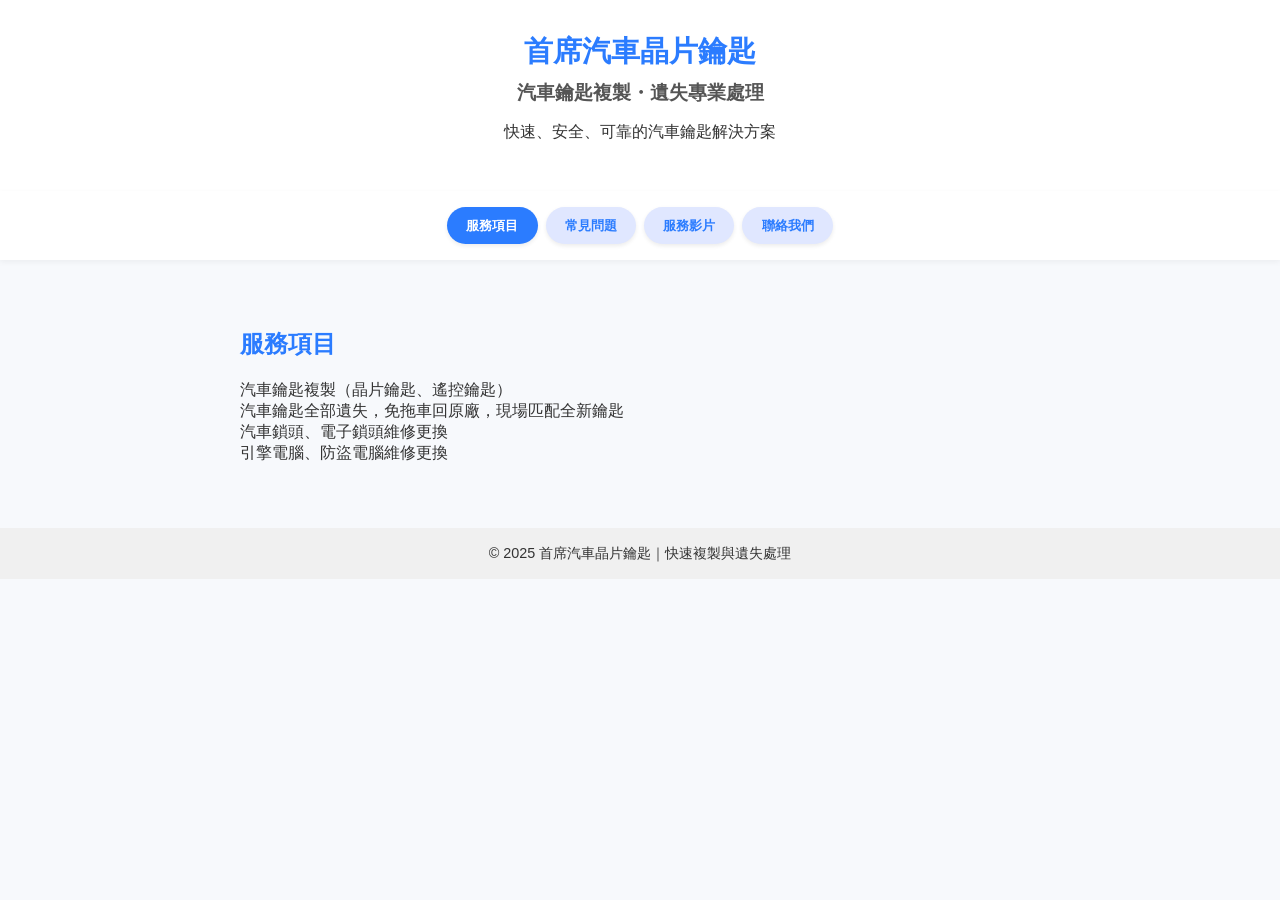
==== index.html @ a37dd5e8 "Update index.html" ====
<!DOCTYPE html>
<html lang="zh-Hant">
<head>
  <meta charset="UTF-8" />
  <meta name="viewport" content="width=device-width, initial-scale=1.0" />
  <title>首席汽車晶片鑰匙｜汽車鑰匙服務｜快速複製與遺失處理</title>
  <meta name="description" content="桃園汽車晶片鑰匙服務，專業快速製作遺失鑰匙、拷貝車鑰匙，支援國產與進口車款。">
  <meta name="keywords" content="桃園 車鑰匙, 晶片鑰匙, 車鑰匙遺失, 複製車鑰匙, 鎖匠, 車鑰匙維修, 汽車鑰匙服務">
  <meta name="robots" content="index, follow">
  <style>
    body {
      font-family: Arial, sans-serif;
      background-color: #f7f9fc;
      color: #333;
      margin: 0;
      padding: 0;
    }
    header {
      background-color: #ffffff;
      padding: 2rem 1rem;
      text-align: center;
      box-shadow: 0 2px 6px rgba(0,0,0,0.1);
    }
    header h1 {
      margin: 0;
      color: #2b7cff;
      font-size: 1.8rem;
    }
    header h2 {
      margin: 0.5rem 0 0;
      font-size: 1.2rem;
      color: #555;
    }
    nav {
      display: flex;
      justify-content: center;
      flex-wrap: wrap;
      gap: 0.5rem;
      background-color: #ffffff;
      padding: 1rem;
      box-shadow: 0 2px 6px rgba(0, 0, 0, 0.05);
      margin-bottom: 1rem;
    }
    nav button {
      padding: 0.6rem 1.2rem;
      border: none;
      border-radius: 999px;
      background-color: #e0e7ff;
      color: #2b7cff;
      font-weight: bold;
      cursor: pointer;
      transition: all 0.2s ease-in-out;
      box-shadow: 0 2px 4px rgba(0, 0, 0, 0.08);
    }
    nav button:hover {
      background-color: #c7d2fe;
      transform: translateY(-2px);
    }
    nav button.active-tab {
      background-color: #2b7cff;
      color: white;
    }
    .section {
      display: none;
      padding: 2rem 1rem;
      max-width: 800px;
      margin: auto;
      animation: fadeIn 0.3s ease-in;
    }
    .section.active {
      display: block;
    }
    @keyframes fadeIn {
      from { opacity: 0; }
      to { opacity: 1; }
    }
    .section h2 {
      color: #2b7cff;
    }
    .contact {
      background-color: #eaf0ff;
      padding: 1rem;
      border-radius: 10px;
      margin-top: 1rem;
    }
    .faq {
      background-color: #fff;
      padding: 1rem;
      border-radius: 10px;
      box-shadow: 0 1px 4px rgba(0,0,0,0.05);
      margin-top: 1rem;
    }
    .faq p {
      margin: 0.5rem 0;
    }
    .faq p.q {
      font-weight: bold;
      color: #2b7cff;
    }
    a {
      color: #2b7cff;
      text-decoration: none;
    }
    a:hover {
      text-decoration: underline;
    }
    footer {
      text-align: center;
      padding: 1rem;
      font-size: 0.9rem;
      background-color: #f0f0f0;
      margin-top: 2rem;
    }
    .video-wrapper {
      display: flex;
      flex-direction: column;
      gap: 2rem;
    }
    .video-wrapper video {
      width: 100%;
      max-width: 720px;
      border-radius: 10px;
      box-shadow: 0 2px 10px rgba(0,0,0,0.1);
      margin: 0 auto;
    }
  </style>
  <script>
    function showSection(id) {
      document.querySelectorAll('.section').forEach(section => {
        section.classList.remove('active');
      });
      const target = document.getElementById(id);
      if (target) target.classList.add('active');

      document.querySelectorAll('nav button').forEach(btn => {
        btn.classList.remove('active-tab');
      });
      const clickedButton = document.querySelector(`nav button[onclick="showSection('${id}')"]`);
      if (clickedButton) clickedButton.classList.add('active-tab');
    }

    document.addEventListener("DOMContentLoaded", () => {
      showSection('services');
    });
  </script>
</head>
<body>
  <header>
    <h1>首席汽車晶片鑰匙</h1>
    <h2>汽車鑰匙複製・遺失專業處理</h2>
    <p>快速、安全、可靠的汽車鑰匙解決方案</p>
  </header>

  <nav>
    <button onclick="showSection('services')">服務項目</button>
    <button onclick="showSection('faq')">常見問題</button>
    <button onclick="showSection('video')">服務影片</button>
    <button onclick="showSection('contact')">聯絡我們</button>
  </nav>

  <section class="section" id="services">
    <h2>服務項目</h2>
    <div class="service-list">
      <div class="service-item">汽車鑰匙複製（晶片鑰匙、遙控鑰匙）</div>
      <div class="service-item">汽車鑰匙全部遺失，免拖車回原廠，現場匹配全新鑰匙</div>
      <div class="service-item">汽車鎖頭、電子鎖頭維修更換</div>
      <div class="service-item">引擎電腦、防盜電腦維修更換</div>
  </section>

  <section class="section" id="faq">
    <h2>常見問題</h2>
    <div class="faq">
      <p class="q">Q：需要多久完成拷貝鑰匙？</p>
      <p>A：一般車款大約 20–60 分鐘。</p>
      <p class="q">Q：進口車跟國產車都能製作嗎？</p>
      <p>A：市面上大部分車款都能製作。</p>
      <p class="q">Q：車子需要開來嗎？</p>
      <p>A：我們在設定完鑰匙後都會進行測試及校正，所以需您將愛車開來現場。</p>
      <p class="q">Q：需要預約時間嗎？</p>
      <p>A：是的，因為我們會外出工作，怕您白跑一趟。</p>
    </div>
  </section>

  <section class="section" id="video">
    <h2>服務介紹影片</h2>
    <div class="video-wrapper">
      <video controls autoplay muted loop>
        <source src="video/demo_2.mp4" type="video/mp4">
        您的瀏覽器不支援影片播放。
      </video>
      <video controls autoplay muted loop>
        <source src="video/demo_1.mp4" type="video/mp4">
        您的瀏覽器不支援影片播放。
      </video>
    </div>
  </section>

  <section class="section" id="contact">
    <h2>聯絡我們</h2>
    <div class="contact">
      <p>📞 電話：<a href="tel:0968659699">0968-659-699</a></p>
      <p>💬 LINE：<a href="https://line.me/ti/p/Nu9ENJ66Ew" target="_blank">加入好友</a></p>
      <p>📘 Facebook：<a href="https://www.facebook.com/profile.php?id=100082977680692&locale=zh_TW" target="_blank">粉絲專頁</a></p>
      <p>📍 地址：<a href="https://www.google.com.tw/maps/place/333桃園市龜山區新興一街206號/@25.0518932,121.3539899,17z" target="_blank">桃園市龜山區新興一街 206 號</a></p>
    </div>
  </section>

  <footer>
    &copy; 2025 首席汽車晶片鑰匙｜快速複製與遺失處理
  </footer>
</body>
</html>
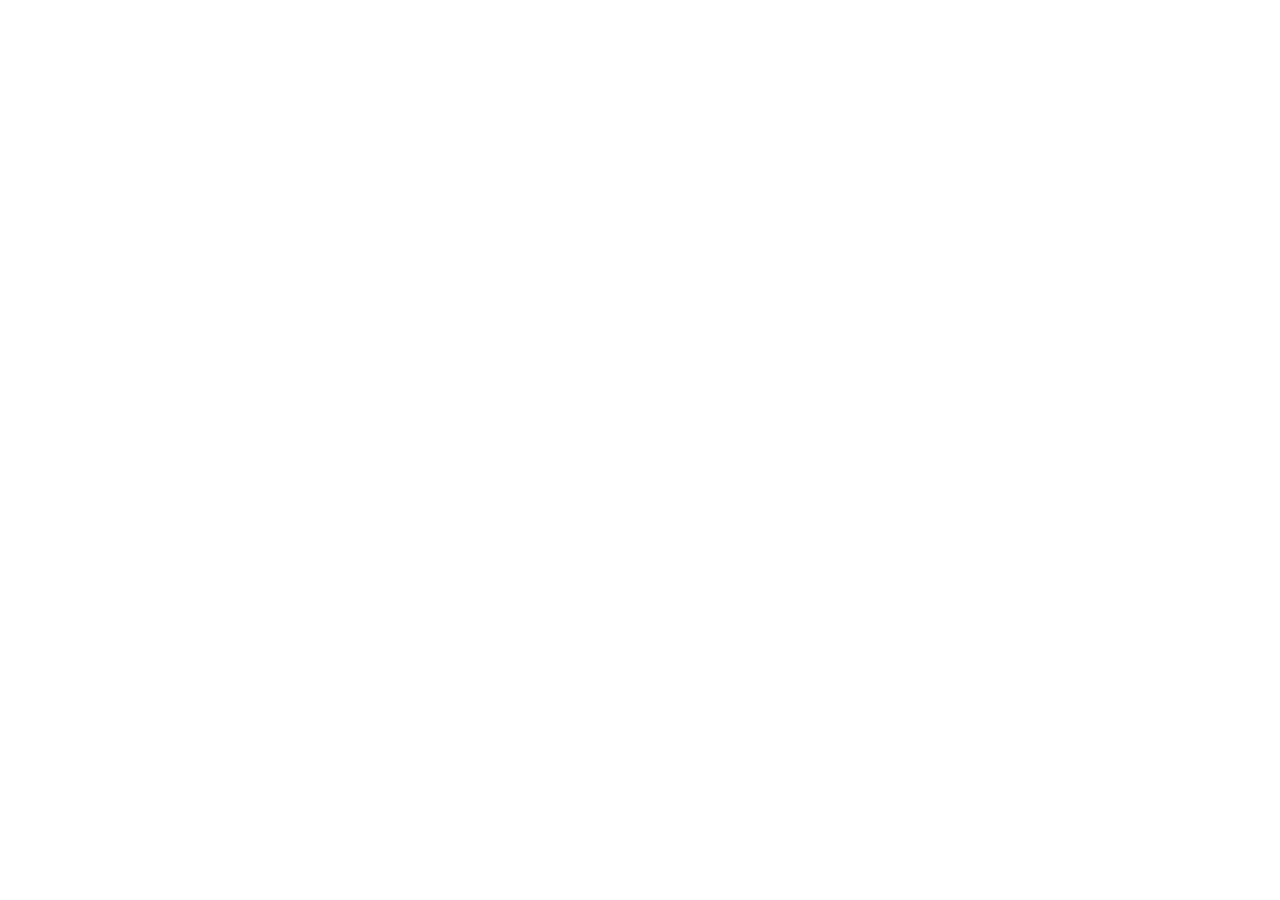
==== commit 286695f9: "Update index.html for Google verify" ====
--- a/index.html
+++ b/index.html
@@ -3,7 +3,66 @@
 <head>
   <meta charset="UTF-8" />
   <meta name="viewport" content="width=device-width, initial-scale=1.0" />
+
+  <script>
+    if (location.hostname === "www.carkey.help" || location.protocol === "http:") {
+      location.href = "https://carkey.help";
+    }
+  </script>
+  
   <title>首席汽車晶片鑰匙｜汽車鑰匙服務｜快速複製與遺失處理</title>
+
+  <!-- Google tag (gtag.js) -->
+  <script async src="https://www.googletagmanager.com/gtag/js?id=G-WDZBRLLWKF"></script>
+  <script>
+    window.dataLayer = window.dataLayer || [];
+    function gtag(){dataLayer.push(arguments);}
+    gtag('js', new Date());
+
+    // Google Analytics
+    gtag('config', 'G-WDZBRLLWKF');
+    // Google Ads 基本追蹤
+    gtag('config', 'AW-10944580448');
+  </script>
+
+  <!-- Google Ads 轉換追蹤事件 -->
+  <script>
+    window.addEventListener('load', function () {
+      document.querySelectorAll('a[href*="tel:"]').forEach(function (phoneLink) {
+        phoneLink.addEventListener('click', function () {
+          gtag('event', 'conversion', {'send_to': 'AW-10944580448/S9XFCK-IxYAbEOCW5OIo'});
+        });
+      });
+    });
+  </script>
+  <script>
+    window.addEventListener('load', function () {
+      document.querySelectorAll('a[href*="maps"]').forEach(function (mapLink) {
+        mapLink.addEventListener('click', function () {
+          gtag('event', 'conversion', {'send_to': 'AW-10944580448/Tij5CNaIxYAbEOCW5OIo'});
+        });
+      });
+    });
+  </script>
+  <script>
+    window.addEventListener('load', function () {
+      document.querySelectorAll('a[href*="www.facebook.com"]').forEach(function (FBClick) {
+        FBClick.addEventListener('click', function () {
+          gtag('event', 'conversion', {'send_to': 'AW-10944580448/E-RQCNOIxYAbEOCW5OIo'});
+        });
+      });
+    });
+  </script>
+  <script>
+    window.addEventListener('load', function () {
+      document.querySelectorAll('a[href*="line.me"]').forEach(function (lineClick) {
+        lineClick.addEventListener('click', function () {
+          gtag('event', 'conversion', {'send_to': 'AW-10944580448/aaseCNCIxYAbEOCW5OIo'});
+        });
+      });
+    });
+  </script>
+  
   <meta name="description" content="桃園汽車晶片鑰匙服務，專業快速製作遺失鑰匙、拷貝車鑰匙，支援國產與進口車款。">
   <meta name="keywords" content="桃園 車鑰匙, 晶片鑰匙, 車鑰匙遺失, 複製車鑰匙, 鎖匠, 車鑰匙維修, 汽車鑰匙服務">
   <meta name="robots" content="index, follow">
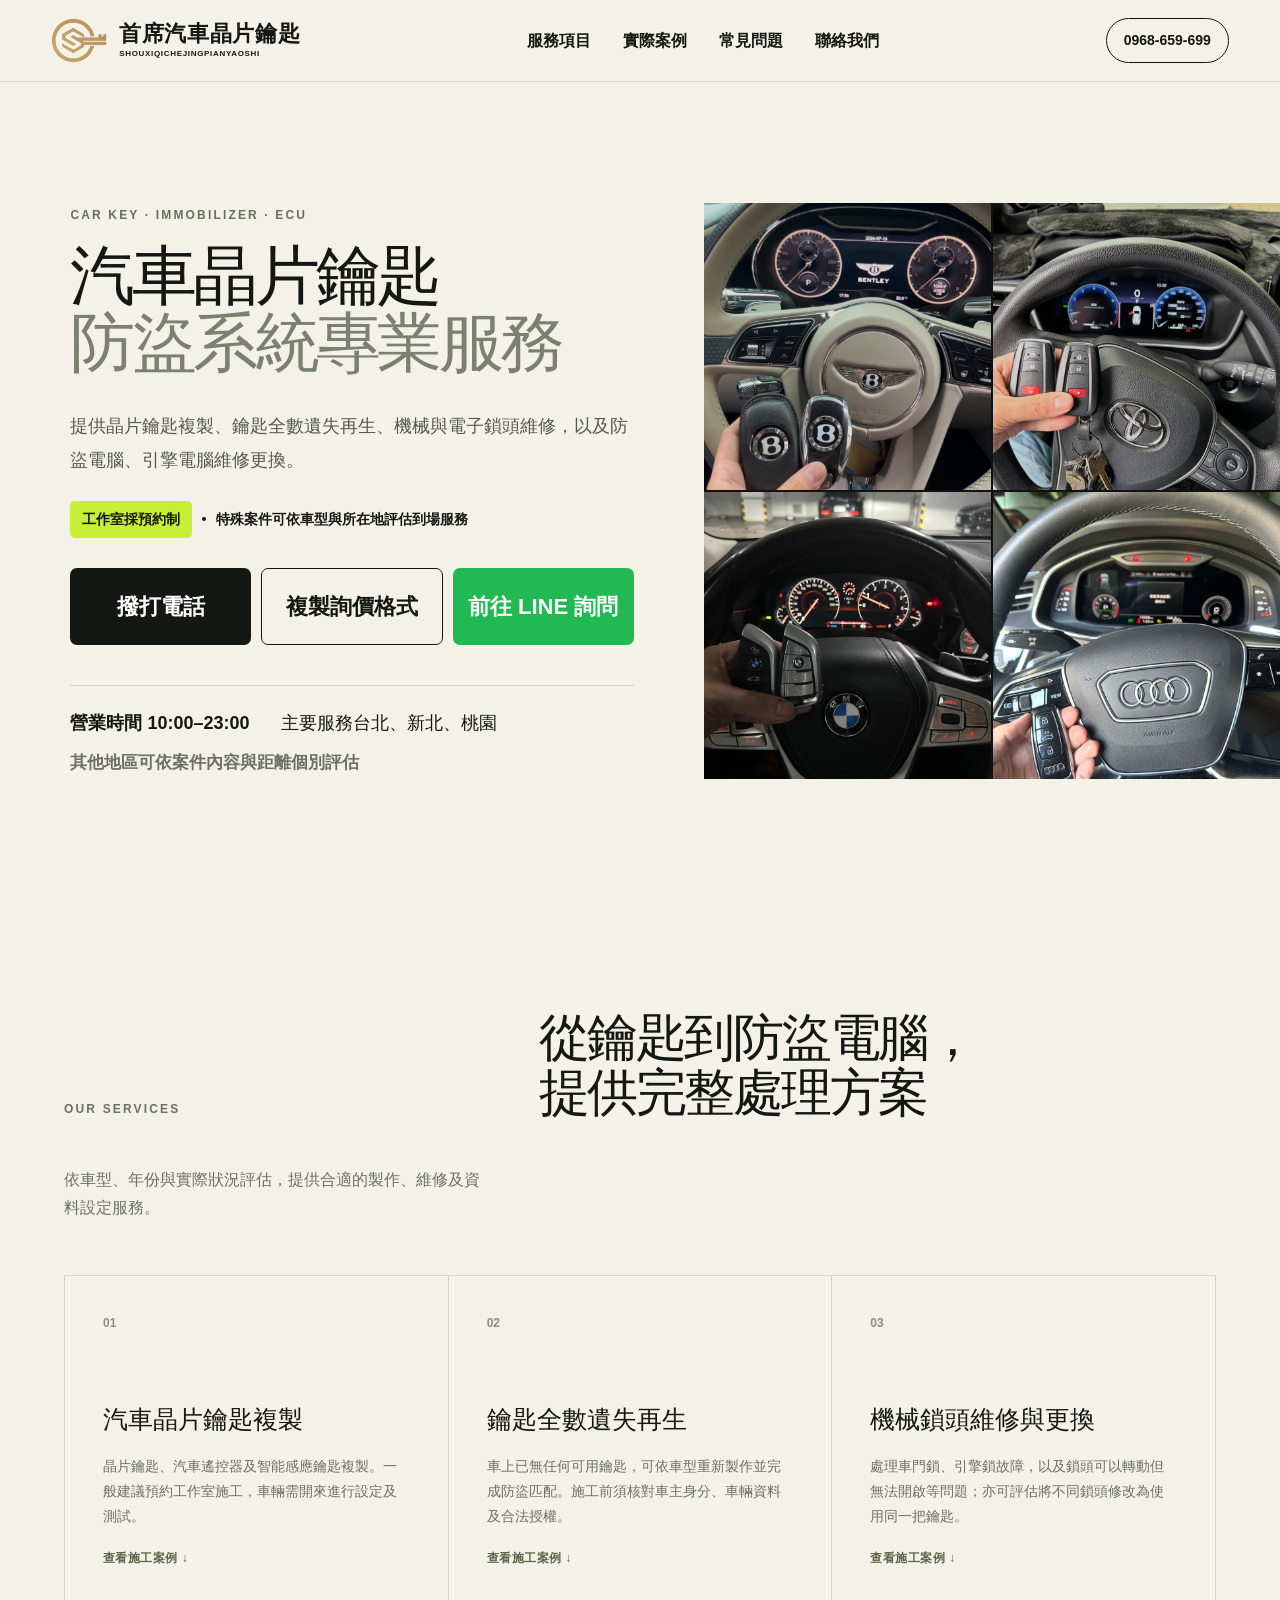
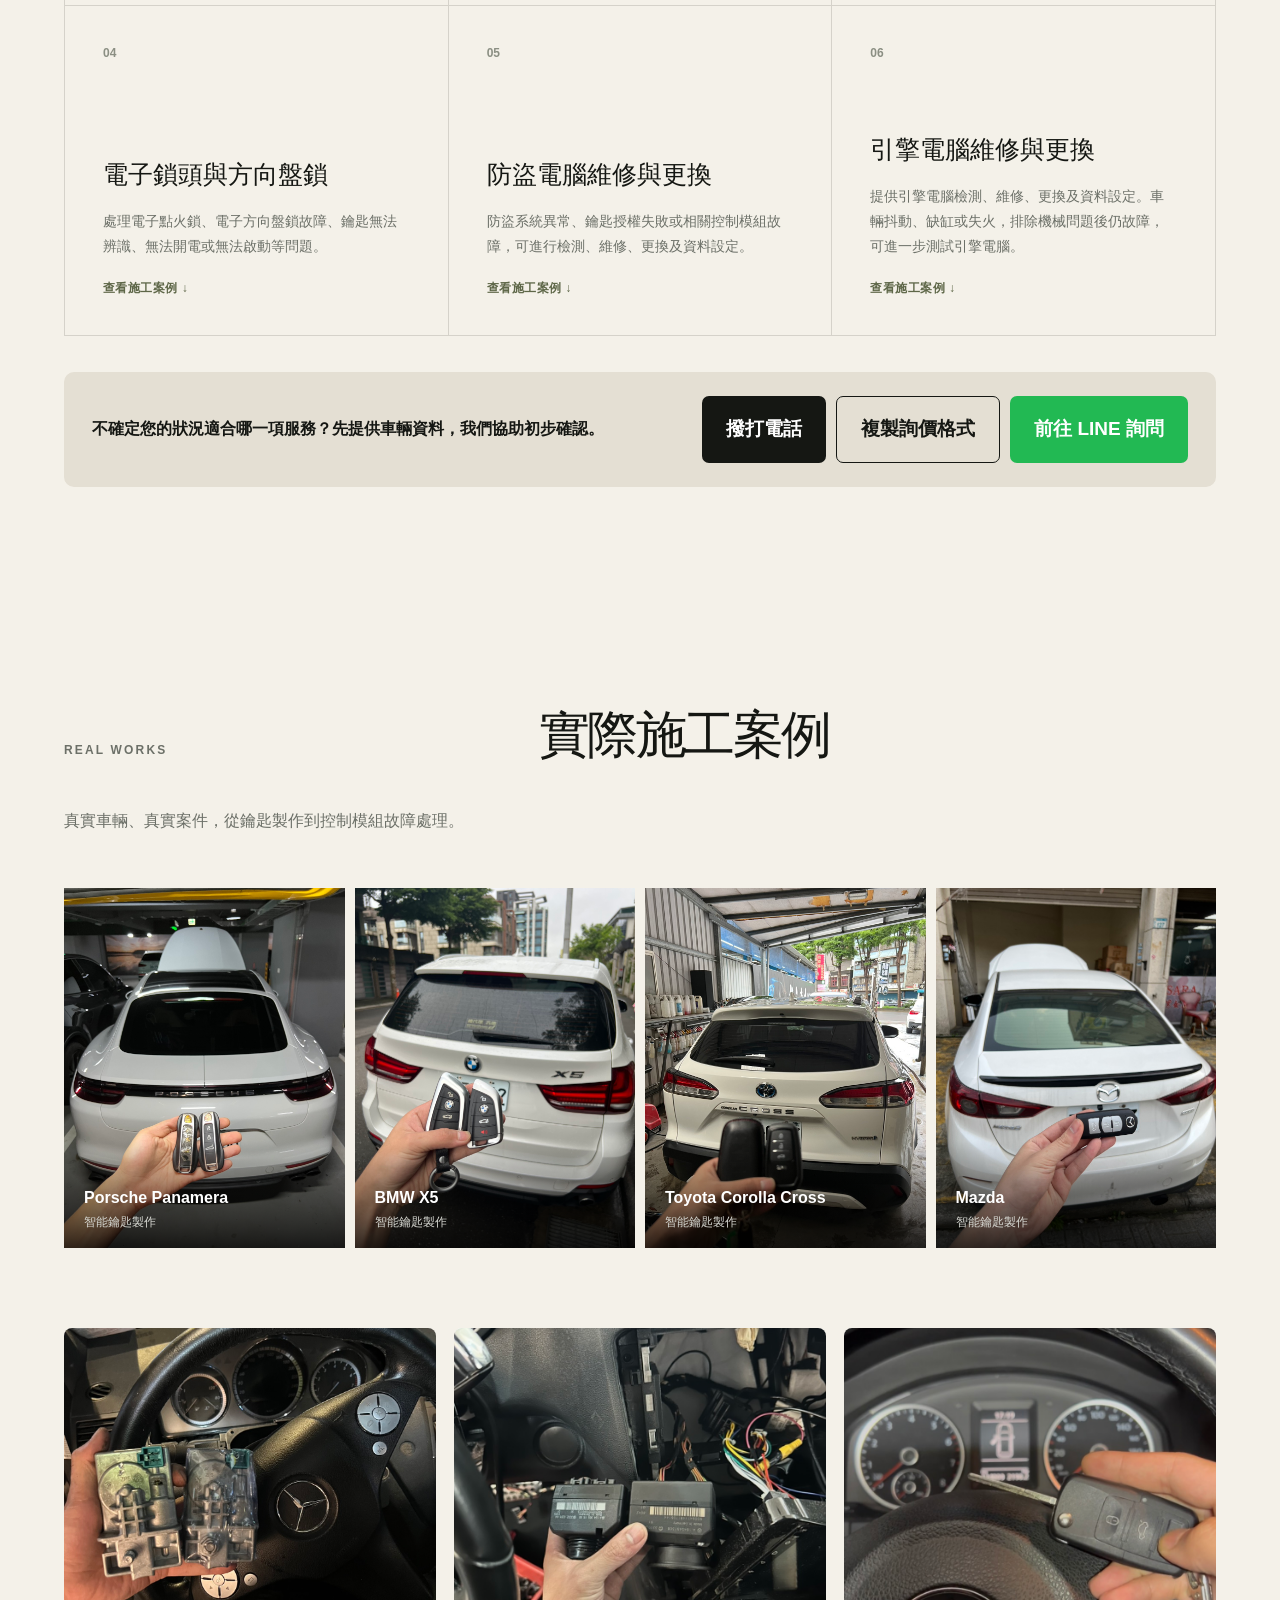
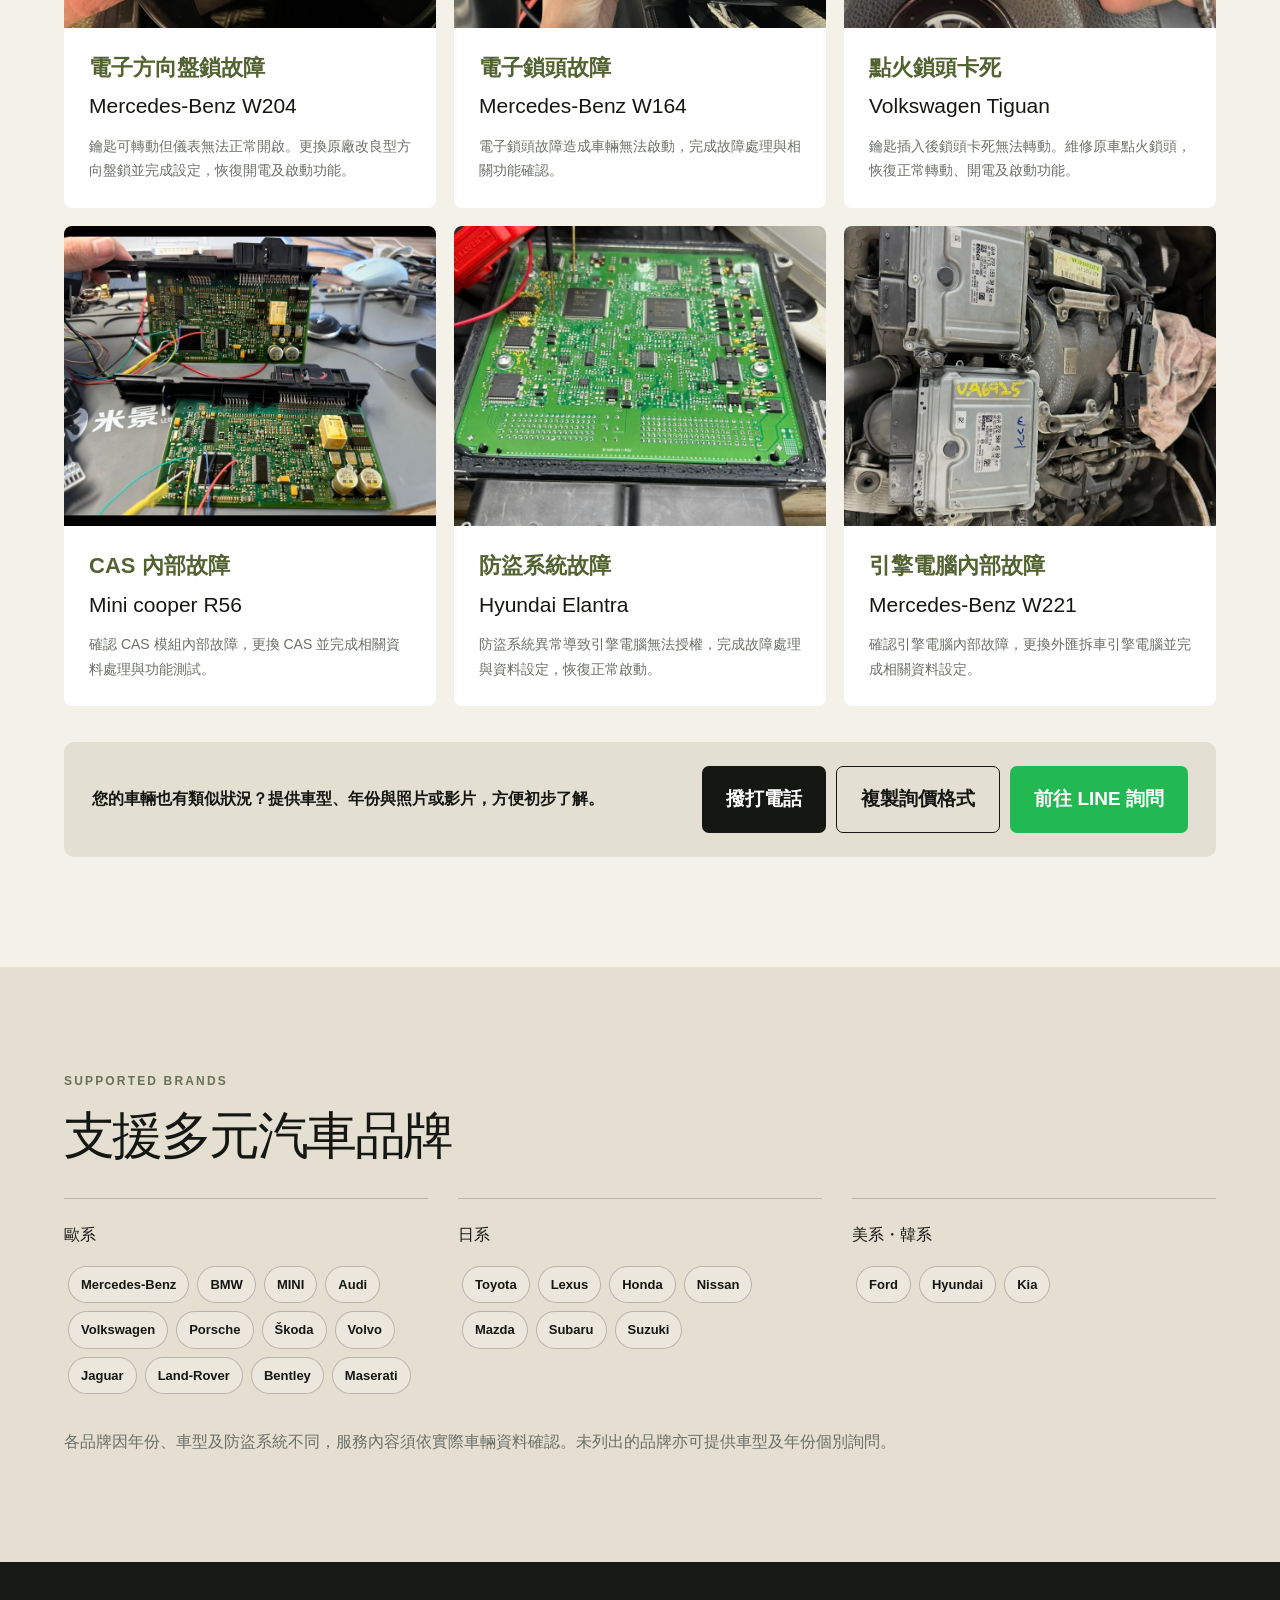
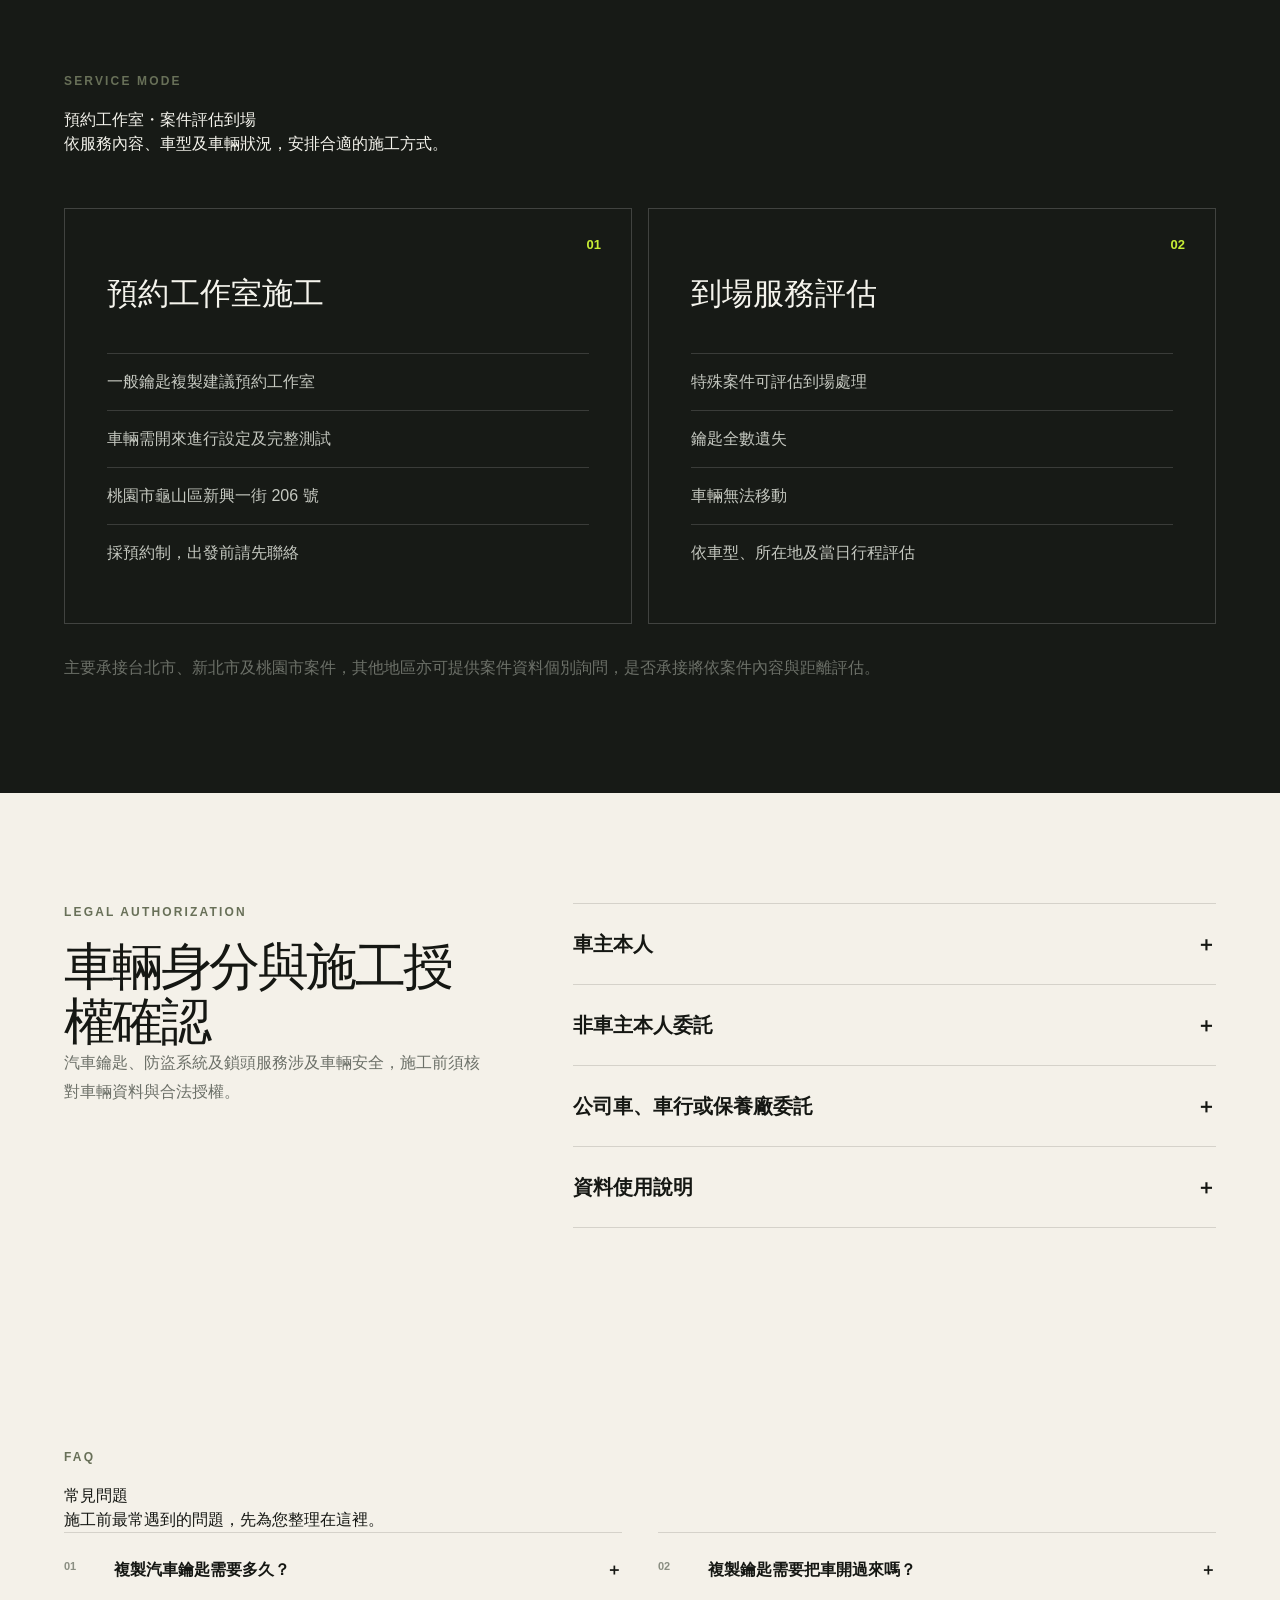
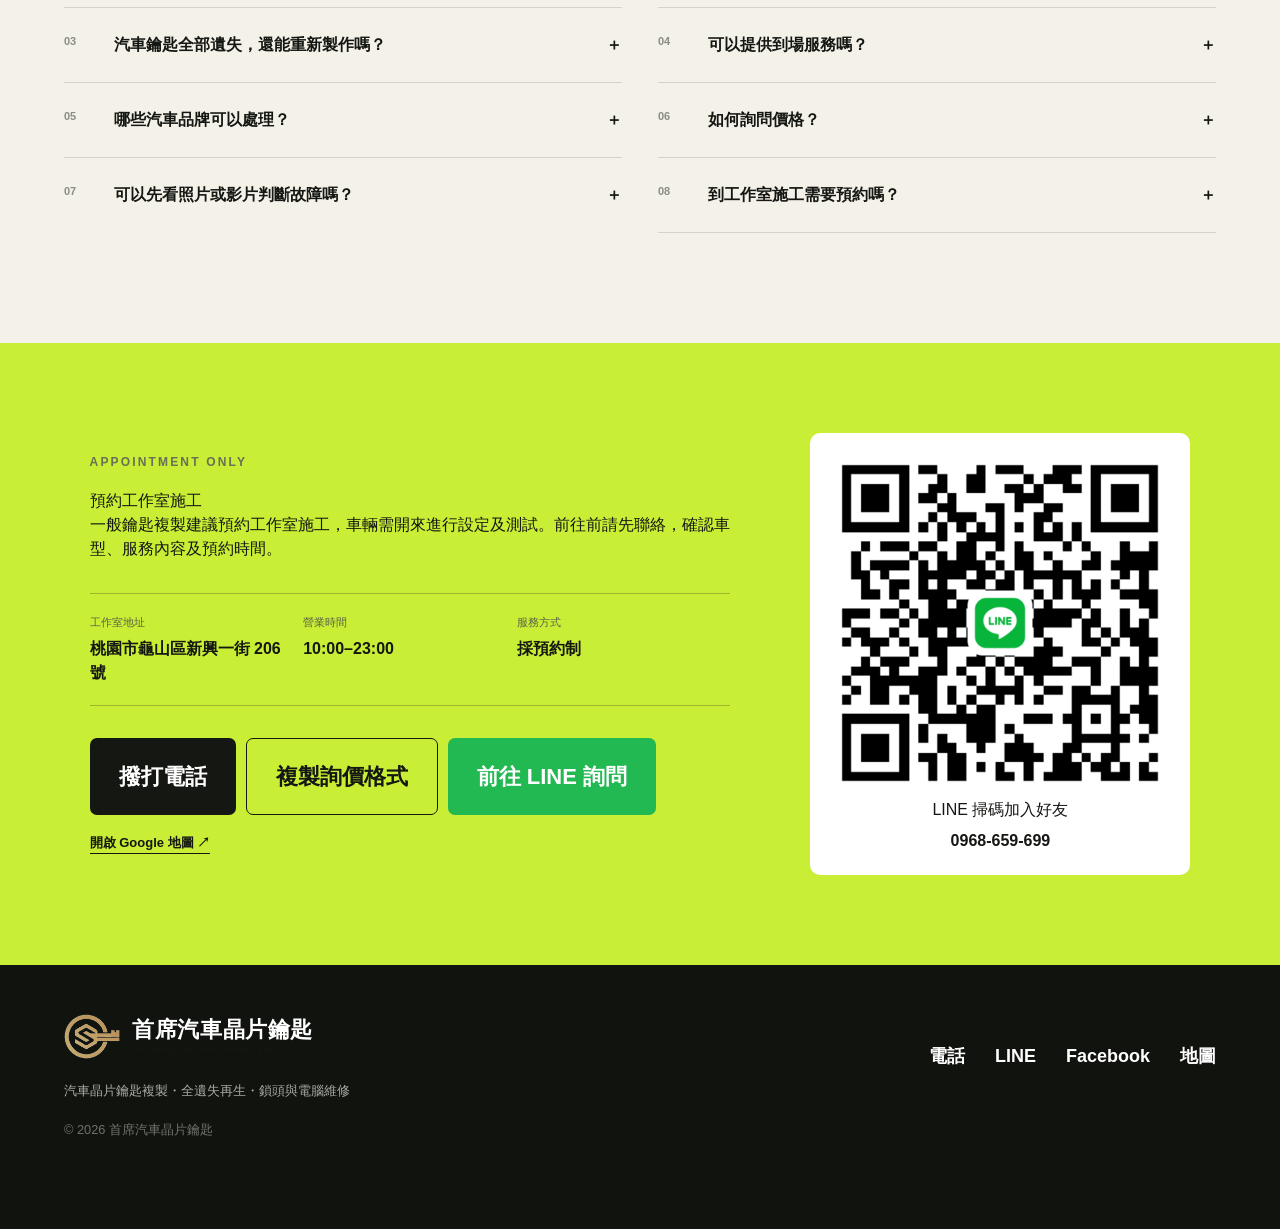
==== commit be161be4: "Rebuild website and preserve advertising tracking" ====
--- a/index.html
+++ b/index.html
@@ -1,271 +1,111 @@
-<!DOCTYPE html>
+<!doctype html>
 <html lang="zh-Hant">
 <head>
-  <meta charset="UTF-8" />
-  <meta name="viewport" content="width=device-width, initial-scale=1.0" />
-
-  <script>
-    if (location.hostname === "www.carkey.help" || location.protocol === "http:") {
-      location.href = "https://carkey.help";
-    }
+  <meta charset="utf-8">
+  <meta name="viewport" content="width=device-width, initial-scale=1">
+  <!-- Google Tag Manager -->
+  <script>(function(w,d,s,l,i){w[l]=w[l]||[];w[l].push({'gtm.start':
+  new Date().getTime(),event:'gtm.js'});var f=d.getElementsByTagName(s)[0],
+  j=d.createElement(s),dl=l!='dataLayer'?'&l='+l:'';j.async=true;j.src=
+  'https://www.googletagmanager.com/gtm.js?id='+i+dl;f.parentNode.insertBefore(j,f);
+  })(window,document,'script','dataLayer','GTM-NBX857CV');</script>
+  <!-- End Google Tag Manager -->
+  <title>桃園汽車晶片鑰匙複製、全遺失與鎖頭維修｜首席汽車晶片鑰匙</title>
+  <meta name="description" content="提供汽車晶片鑰匙複製、智能鑰匙全遺失再生、機械鎖頭、電子方向盤鎖、防盜電腦及引擎電腦維修。工作室位於桃園龜山，主要服務台北、新北及桃園，採預約制。">
+  <meta name="keywords" content="桃園汽車晶片鑰匙,龜山汽車鑰匙,汽車鑰匙複製,汽車鑰匙全遺失,汽車鎖頭維修,電子方向盤鎖維修,防盜電腦維修,引擎電腦維修">
+  <meta name="robots" content="index, follow">
+  <link rel="canonical" href="https://carkey.help/">
+  <link rel="icon" href="images/logo-mark.png">
+  <link rel="apple-touch-icon" href="images/logo-mark.png">
+  <meta property="og:title" content="桃園汽車晶片鑰匙複製、全遺失與鎖頭維修｜首席汽車晶片鑰匙">
+  <meta property="og:description" content="提供汽車晶片鑰匙複製、智能鑰匙全遺失再生、機械鎖頭、電子方向盤鎖、防盜電腦及引擎電腦維修。工作室位於桃園龜山，主要服務台北、新北及桃園，採預約制。">
+  <meta property="og:url" content="https://carkey.help/">
+  <meta property="og:site_name" content="首席汽車晶片鑰匙">
+  <meta property="og:type" content="website">
+  <meta property="og:locale" content="zh_TW">
+  <meta property="og:image" content="https://carkey.help/images/hero-bentley.jpg">
+  <meta property="og:image:alt" content="首席汽車晶片鑰匙服務案例">
+  <meta name="twitter:card" content="summary_large_image">
+  <meta name="twitter:title" content="桃園汽車晶片鑰匙複製、全遺失與鎖頭維修｜首席汽車晶片鑰匙">
+  <meta name="twitter:description" content="汽車晶片鑰匙複製、全遺失再生、鎖頭、防盜電腦及引擎電腦維修。">
+  <meta name="twitter:image" content="https://carkey.help/images/hero-bentley.jpg">
+  <script type="application/ld+json">
+  {"@context":"https://schema.org","@type":"LocalBusiness","@id":"https://carkey.help/#business","name":"首席汽車晶片鑰匙","url":"https://carkey.help/","image":"https://carkey.help/images/hero-bentley.jpg","logo":"https://carkey.help/images/logo-mark.png","telephone":"+886-968-659-699","description":"汽車晶片鑰匙複製、全遺失再生、機械與電子鎖頭、防盜電腦及引擎電腦維修。","address":{"@type":"PostalAddress","streetAddress":"新興一街206號","addressLocality":"龜山區","addressRegion":"桃園市","addressCountry":"TW"},"openingHours":"Mo-Su 10:00-23:00","areaServed":["台北市","新北市","桃園市"],"sameAs":["https://www.facebook.com/profile.php?id=100082977680692","https://line.me/ti/p/Nu9ENJ66Ew"]}
   </script>
-  
-  <title>首席汽車晶片鑰匙｜汽車鑰匙服務｜快速複製與遺失處理</title>
-
   <!-- Google tag (gtag.js) -->
   <script async src="https://www.googletagmanager.com/gtag/js?id=G-WDZBRLLWKF"></script>
   <script>
     window.dataLayer = window.dataLayer || [];
     function gtag(){dataLayer.push(arguments);}
     gtag('js', new Date());
-
     // Google Analytics
     gtag('config', 'G-WDZBRLLWKF');
     // Google Ads 基本追蹤
     gtag('config', 'AW-10944580448');
   </script>
-
   <!-- Google Ads 轉換追蹤事件 -->
-  <script>
-    window.addEventListener('load', function () {
-      document.querySelectorAll('a[href*="tel:"]').forEach(function (phoneLink) {
-        phoneLink.addEventListener('click', function () {
-          gtag('event', 'conversion', {'send_to': 'AW-10944580448/S9XFCK-IxYAbEOCW5OIo'});
-        });
-      });
-    });
-  </script>
-  <script>
-    window.addEventListener('load', function () {
-      document.querySelectorAll('a[href*="maps"]').forEach(function (mapLink) {
-        mapLink.addEventListener('click', function () {
-          gtag('event', 'conversion', {'send_to': 'AW-10944580448/Tij5CNaIxYAbEOCW5OIo'});
-        });
-      });
-    });
-  </script>
-  <script>
-    window.addEventListener('load', function () {
-      document.querySelectorAll('a[href*="www.facebook.com"]').forEach(function (FBClick) {
-        FBClick.addEventListener('click', function () {
-          gtag('event', 'conversion', {'send_to': 'AW-10944580448/E-RQCNOIxYAbEOCW5OIo'});
-        });
-      });
-    });
-  </script>
-  <script>
-    window.addEventListener('load', function () {
-      document.querySelectorAll('a[href*="line.me"]').forEach(function (lineClick) {
-        lineClick.addEventListener('click', function () {
-          gtag('event', 'conversion', {'send_to': 'AW-10944580448/aaseCNCIxYAbEOCW5OIo'});
-        });
-      });
-    });
-  </script>
-  
-  <meta name="description" content="桃園汽車晶片鑰匙服務，專業快速製作遺失鑰匙、拷貝車鑰匙，支援國產與進口車款。">
-  <meta name="keywords" content="桃園 車鑰匙, 晶片鑰匙, 車鑰匙遺失, 複製車鑰匙, 鎖匠, 車鑰匙維修, 汽車鑰匙服務">
-  <meta name="robots" content="index, follow">
-  <style>
-    body {
-      font-family: Arial, sans-serif;
-      background-color: #f7f9fc;
-      color: #333;
-      margin: 0;
-      padding: 0;
-    }
-    header {
-      background-color: #ffffff;
-      padding: 2rem 1rem;
-      text-align: center;
-      box-shadow: 0 2px 6px rgba(0,0,0,0.1);
-    }
-    header h1 {
-      margin: 0;
-      color: #2b7cff;
-      font-size: 1.8rem;
-    }
-    header h2 {
-      margin: 0.5rem 0 0;
-      font-size: 1.2rem;
-      color: #555;
-    }
-    nav {
-      display: flex;
-      justify-content: center;
-      flex-wrap: wrap;
-      gap: 0.5rem;
-      background-color: #ffffff;
-      padding: 1rem;
-      box-shadow: 0 2px 6px rgba(0, 0, 0, 0.05);
-      margin-bottom: 1rem;
-    }
-    nav button {
-      padding: 0.6rem 1.2rem;
-      border: none;
-      border-radius: 999px;
-      background-color: #e0e7ff;
-      color: #2b7cff;
-      font-weight: bold;
-      cursor: pointer;
-      transition: all 0.2s ease-in-out;
-      box-shadow: 0 2px 4px rgba(0, 0, 0, 0.08);
-    }
-    nav button:hover {
-      background-color: #c7d2fe;
-      transform: translateY(-2px);
-    }
-    nav button.active-tab {
-      background-color: #2b7cff;
-      color: white;
-    }
-    .section {
-      display: none;
-      padding: 2rem 1rem;
-      max-width: 800px;
-      margin: auto;
-      animation: fadeIn 0.3s ease-in;
-    }
-    .section.active {
-      display: block;
-    }
-    @keyframes fadeIn {
-      from { opacity: 0; }
-      to { opacity: 1; }
-    }
-    .section h2 {
-      color: #2b7cff;
-    }
-    .contact {
-      background-color: #eaf0ff;
-      padding: 1rem;
-      border-radius: 10px;
-      margin-top: 1rem;
-    }
-    .faq {
-      background-color: #fff;
-      padding: 1rem;
-      border-radius: 10px;
-      box-shadow: 0 1px 4px rgba(0,0,0,0.05);
-      margin-top: 1rem;
-    }
-    .faq p {
-      margin: 0.5rem 0;
-    }
-    .faq p.q {
-      font-weight: bold;
-      color: #2b7cff;
-    }
-    a {
-      color: #2b7cff;
-      text-decoration: none;
-    }
-    a:hover {
-      text-decoration: underline;
-    }
-    footer {
-      text-align: center;
-      padding: 1rem;
-      font-size: 0.9rem;
-      background-color: #f0f0f0;
-      margin-top: 2rem;
-    }
-    .video-wrapper {
-      display: flex;
-      flex-direction: column;
-      gap: 2rem;
-    }
-    .video-wrapper video {
-      width: 100%;
-      max-width: 720px;
-      border-radius: 10px;
-      box-shadow: 0 2px 10px rgba(0,0,0,0.1);
-      margin: 0 auto;
-    }
-  </style>
-  <script>
-    function showSection(id) {
-      document.querySelectorAll('.section').forEach(section => {
-        section.classList.remove('active');
-      });
-      const target = document.getElementById(id);
-      if (target) target.classList.add('active');
-
-      document.querySelectorAll('nav button').forEach(btn => {
-        btn.classList.remove('active-tab');
-      });
-      const clickedButton = document.querySelector(`nav button[onclick="showSection('${id}')"]`);
-      if (clickedButton) clickedButton.classList.add('active-tab');
-    }
-
-    document.addEventListener("DOMContentLoaded", () => {
-      showSection('services');
-    });
-  </script>
+  <script>window.addEventListener('load',function(){document.querySelectorAll('a[href*="tel:"]').forEach(function(phoneLink){phoneLink.addEventListener('click',function(){gtag('event','conversion',{'send_to':'AW-10944580448/S9XFCK-IxYAbEOCW5OIo'});});});});</script>
+  <script>window.addEventListener('load',function(){document.querySelectorAll('a[href*="maps"]').forEach(function(mapLink){mapLink.addEventListener('click',function(){gtag('event','conversion',{'send_to':'AW-10944580448/Tij5CNaIxYAbEOCW5OIo'});});});});</script>
+  <script>window.addEventListener('load',function(){document.querySelectorAll('a[href*="www.facebook.com"]').forEach(function(FBClick){FBClick.addEventListener('click',function(){gtag('event','conversion',{'send_to':'AW-10944580448/E-RQCNOIxYAbEOCW5OIo'});});});});</script>
+  <script>window.addEventListener('load',function(){document.querySelectorAll('a[href*="line.me"]').forEach(function(lineClick){lineClick.addEventListener('click',function(){gtag('event','conversion',{'send_to':'AW-10944580448/aaseCNCIxYAbEOCW5OIo'});});});});</script>
+  <link rel="stylesheet" href="assets/style.css">
+  <script src="assets/script.js" defer></script>
 </head>
 <body>
-  <header>
-    <h1>首席汽車晶片鑰匙</h1>
-    <h2>汽車鑰匙複製・遺失專業處理</h2>
-    <p>快速、安全、可靠的汽車鑰匙解決方案</p>
+  <!-- Google Tag Manager (noscript) -->
+  <noscript><iframe src="https://www.googletagmanager.com/ns.html?id=GTM-NBX857CV" height="0" width="0" style="display:none;visibility:hidden"></iframe></noscript>
+  <!-- End Google Tag Manager (noscript) -->
+  <header class="site-header">
+    <a class="brand" href="#top" aria-label="首席汽車晶片鑰匙・回到首頁"><img class="brand-logo-mark" src="images/logo-mark.png" alt=""><span class="brand-wordmark">首席汽車晶片鑰匙<small>SHOUXIQICHEJINGPIANYAOSHI</small></span></a>
+    <nav aria-label="主要導覽"><a href="#services">服務項目</a><a href="#cases">實際案例</a><a href="#faq">常見問題</a><a href="#contact">聯絡我們</a></nav>
+    <a class="header-call" href="tel:0968659699">0968-659-699</a>
   </header>
-
-  <nav>
-    <button onclick="showSection('services')">服務項目</button>
-    <button onclick="showSection('faq')">常見問題</button>
-    <button onclick="showSection('video')">服務影片</button>
-    <button onclick="showSection('contact')">聯絡我們</button>
-  </nav>
-
-  <section class="section" id="services">
-    <h2>服務項目</h2>
-    <div class="service-list">
-      <div class="service-item">汽車鑰匙複製（晶片鑰匙、遙控鑰匙）</div>
-      <div class="service-item">汽車鑰匙全部遺失，免拖車回原廠，現場匹配全新鑰匙</div>
-      <div class="service-item">汽車鎖頭、電子鎖頭維修更換</div>
-      <div class="service-item">引擎電腦、防盜電腦維修更換</div>
-  </section>
-
-  <section class="section" id="faq">
-    <h2>常見問題</h2>
-    <div class="faq">
-      <p class="q">Q：需要多久完成拷貝鑰匙？</p>
-      <p>A：一般車款大約 20–60 分鐘。</p>
-      <p class="q">Q：進口車跟國產車都能製作嗎？</p>
-      <p>A：市面上大部分車款都能製作。</p>
-      <p class="q">Q：車子需要開來嗎？</p>
-      <p>A：我們在設定完鑰匙後都會進行測試及校正，所以需您將愛車開來現場。</p>
-      <p class="q">Q：需要預約時間嗎？</p>
-      <p>A：是的，因為我們會外出工作，怕您白跑一趟。</p>
-    </div>
-  </section>
-
-  <section class="section" id="video">
-    <h2>服務介紹影片</h2>
-    <div class="video-wrapper">
-      <video controls autoplay muted loop>
-        <source src="video/demo_2.mp4" type="video/mp4">
-        您的瀏覽器不支援影片播放。
-      </video>
-      <video controls autoplay muted loop>
-        <source src="video/demo_1.mp4" type="video/mp4">
-        您的瀏覽器不支援影片播放。
-      </video>
-    </div>
-  </section>
-
-  <section class="section" id="contact">
-    <h2>聯絡我們</h2>
-    <div class="contact">
-      <p>📞 電話：<a href="tel:0968659699">0968-659-699</a></p>
-      <p>💬 LINE：<a href="https://line.me/ti/p/Nu9ENJ66Ew" target="_blank">加入好友</a></p>
-      <p>📘 Facebook：<a href="https://www.facebook.com/profile.php?id=100082977680692&locale=zh_TW" target="_blank">粉絲專頁</a></p>
-      <p>📍 地址：<a href="https://www.google.com.tw/maps/place/333桃園市龜山區新興一街206號/@25.0518932,121.3539899,17z" target="_blank">桃園市龜山區新興一街 206 號</a></p>
-    </div>
-  </section>
-
-  <footer>
-    &copy; 2025 首席汽車晶片鑰匙｜快速複製與遺失處理
-  </footer>
+  <main>
+    <section class="hero" id="top">
+      <div class="hero-copy"><p class="eyebrow">CAR KEY · IMMOBILIZER · ECU</p><h1>汽車晶片鑰匙<br><em>防盜系統專業服務</em></h1><p class="hero-lead">提供晶片鑰匙複製、鑰匙全數遺失再生、機械與電子鎖頭維修，以及防盜電腦、引擎電腦維修更換。</p><div class="hero-note"><span>工作室採預約制</span><i></i>特殊案件可依車型與所在地評估到場服務</div><div class="contact-buttons"><a class="button button-phone" href="tel:0968659699">撥打電話</a><button class="button button-copy" type="button">複製詢價格式</button><a class="button button-line" href="https://line.me/ti/p/Nu9ENJ66Ew" target="_blank" rel="noreferrer">前往 LINE 詢問</a></div><div class="info-strip"><strong>營業時間 10:00–23:00</strong><span>主要服務台北、新北、桃園</span><small>其他地區可依案件內容與距離個別評估</small></div></div>
+      <div class="hero-image-grid" aria-label="汽車方向盤與智能鑰匙案例"><figure><img src="images/hero-bentley.jpg" alt="Bentley 智能鑰匙"></figure><figure><img src="images/hero-toyota.jpg" alt="Toyota 智能鑰匙"></figure><figure><img src="images/hero-bmw.jpg" alt="BMW 智能鑰匙"></figure><figure><img src="images/hero-audi.jpg" alt="Audi 智能鑰匙"></figure></div>
+    </section>
+    <section class="section" id="services">
+      <div class="section-head"><p class="eyebrow">OUR SERVICES</p><h2>從鑰匙到防盜電腦，<br>提供完整處理方案</h2><p>依車型、年份與實際狀況評估，提供合適的製作、維修及資料設定服務。</p></div>
+      <div class="service-grid">
+        <a class="service-card" href="#key-cases"><span>01</span><h3>汽車晶片鑰匙複製</h3><p>晶片鑰匙、汽車遙控器及智能感應鑰匙複製。一般建議預約工作室施工，車輛需開來進行設定及測試。</p><b class="service-link">查看施工案例 ↓</b></a>
+        <a class="service-card" href="#key-cases"><span>02</span><h3>鑰匙全數遺失再生</h3><p>車上已無任何可用鑰匙，可依車型重新製作並完成防盜匹配。施工前須核對車主身分、車輛資料及合法授權。</p><b class="service-link">查看施工案例 ↓</b></a>
+        <a class="service-card" href="#tiguan-case" data-mobile-target="tiguan-case"><span>03</span><h3>機械鎖頭維修與更換</h3><p>處理車門鎖、引擎鎖故障，以及鎖頭可以轉動但無法開啟等問題；亦可評估將不同鎖頭修改為使用同一把鑰匙。</p><b class="service-link">查看施工案例 ↓</b></a>
+        <a class="service-card" href="#lock-cases"><span>04</span><h3>電子鎖頭與方向盤鎖</h3><p>處理電子點火鎖、電子方向盤鎖故障、鑰匙無法辨識、無法開電或無法啟動等問題。</p><b class="service-link">查看施工案例 ↓</b></a>
+        <a class="service-card" href="#computer-cases"><span>05</span><h3>防盜電腦維修與更換</h3><p>防盜系統異常、鑰匙授權失敗或相關控制模組故障，可進行檢測、維修、更換及資料設定。</p><b class="service-link">查看施工案例 ↓</b></a>
+        <a class="service-card" href="#elantra-case" data-mobile-target="elantra-case"><span>06</span><h3>引擎電腦維修與更換</h3><p>提供引擎電腦檢測、維修、更換及資料設定。車輛抖動、缺缸或失火，排除機械問題後仍故障，可進一步測試引擎電腦。</p><b class="service-link">查看施工案例 ↓</b></a>
+      </div>
+      <div class="section-cta"><p>不確定您的狀況適合哪一項服務？先提供車輛資料，我們協助初步確認。</p><div class="contact-buttons compact"><a class="button button-phone" href="tel:0968659699">撥打電話</a><button class="button button-copy" type="button">複製詢價格式</button><a class="button button-line" href="https://line.me/ti/p/Nu9ENJ66Ew" target="_blank" rel="noreferrer">前往 LINE 詢問</a></div></div>
+    </section>
+    <section class="section cases-section" id="cases">
+      <div class="section-head"><p class="eyebrow">REAL WORKS</p><h2>實際施工案例</h2><p>真實車輛、真實案件，從鑰匙製作到控制模組故障處理。</p></div>
+      <div class="key-cases-grid" id="key-cases"><figure><img src="images/key-panamera.jpg" alt="Porsche Panamera 智能鑰匙案例"><figcaption><strong>Porsche Panamera</strong><span>智能鑰匙製作</span></figcaption></figure><figure><img src="images/key-bmw.jpg" alt="BMW X5 智能鑰匙案例"><figcaption><strong>BMW X5</strong><span>智能鑰匙製作</span></figcaption></figure><figure><img src="images/key-toyota.jpg" alt="Toyota Corolla Cross 智能鑰匙案例"><figcaption><strong>Toyota Corolla Cross</strong><span>智能鑰匙製作</span></figcaption></figure><figure><img src="images/key-mazda.jpg" alt="Mazda 智能鑰匙案例"><figcaption><strong>Mazda</strong><span>智能鑰匙製作</span></figcaption></figure></div>
+      <div class="repair-grid" id="lock-cases">
+        <article class="case-card"><img src="images/case-w204.jpg" alt="Mercedes-Benz W204 電子方向盤鎖故障"><div><span>電子方向盤鎖故障</span><h3>Mercedes-Benz W204</h3><p>鑰匙可轉動但儀表無法正常開啟。更換原廠改良型方向盤鎖並完成設定，恢復開電及啟動功能。</p></div></article>
+        <article class="case-card"><img src="images/case-w164.jpg" alt="Mercedes-Benz W164 電子鎖頭故障"><div><span>電子鎖頭故障</span><h3>Mercedes-Benz W164</h3><p>電子鎖頭故障造成車輛無法啟動，完成故障處理與相關功能確認。</p></div></article>
+        <article class="case-card" id="tiguan-case"><img src="images/case-tiguan.jpg" alt="Volkswagen Tiguan 點火鎖頭卡死"><div><span>點火鎖頭卡死</span><h3>Volkswagen Tiguan</h3><p>鑰匙插入後鎖頭卡死無法轉動。維修原車點火鎖頭，恢復正常轉動、開電及啟動功能。</p></div></article>
+        <article class="case-card" id="computer-cases"><img src="images/case-mini.jpg" alt="Mini cooper R56 CAS 內部故障"><div><span>CAS 內部故障</span><h3>Mini cooper R56</h3><p>確認 CAS 模組內部故障，更換 CAS 並完成相關資料處理與功能測試。</p></div></article>
+        <article class="case-card" id="elantra-case"><img src="images/case-hyundai.jpg" alt="Hyundai Elantra 防盜系統故障"><div><span>防盜系統故障</span><h3>Hyundai Elantra</h3><p>防盜系統異常導致引擎電腦無法授權，完成故障處理與資料設定，恢復正常啟動。</p></div></article>
+        <article class="case-card"><img src="images/case-w221.jpg" alt="Mercedes-Benz W221 引擎電腦內部故障"><div><span>引擎電腦內部故障</span><h3>Mercedes-Benz W221</h3><p>確認引擎電腦內部故障，更換外匯拆車引擎電腦並完成相關資料設定。</p></div></article>
+      </div>
+      <div class="section-cta"><p>您的車輛也有類似狀況？提供車型、年份與照片或影片，方便初步了解。</p><div class="contact-buttons compact"><a class="button button-phone" href="tel:0968659699">撥打電話</a><button class="button button-copy" type="button">複製詢價格式</button><a class="button button-line" href="https://line.me/ti/p/Nu9ENJ66Ew" target="_blank" rel="noreferrer">前往 LINE 詢問</a></div></div>
+    </section>
+    <section class="section brands-section"><div class="section-heading"><p class="eyebrow">SUPPORTED BRANDS</p><h2>支援多元汽車品牌</h2></div><div class="brand-groups"><div><h3>歐系</h3><p>Mercedes-Benz</p><p>BMW</p><p>MINI</p><p>Audi</p><p>Volkswagen</p><p>Porsche</p><p>Škoda</p><p>Volvo</p><p>Jaguar</p><p>Land-Rover</p><p>Bentley</p><p>Maserati</p></div><div><h3>日系</h3><p>Toyota</p><p>Lexus</p><p>Honda</p><p>Nissan</p><p>Mazda</p><p>Subaru</p><p>Suzuki</p></div><div><h3>美系・韓系</h3><p>Ford</p><p>Hyundai</p><p>Kia</p></div></div><p class="section-note">各品牌因年份、車型及防盜系統不同，服務內容須依實際車輛資料確認。未列出的品牌亦可提供車型及年份個別詢問。</p></section>
+    <section class="section service-mode-section"><div class="section-heading"><p class="eyebrow">SERVICE MODE</p><h2>預約工作室・案件評估到場</h2><p>依服務內容、車型及車輛狀況，安排合適的施工方式。</p></div><div class="mode-grid"><article><span>01</span><h3>預約工作室施工</h3><ul><li>一般鑰匙複製建議預約工作室</li><li>車輛需開來進行設定及完整測試</li><li>桃園市龜山區新興一街 206 號</li><li>採預約制，出發前請先聯絡</li></ul></article><article><span>02</span><h3>到場服務評估</h3><ul><li>特殊案件可評估到場處理</li><li>鑰匙全數遺失</li><li>車輛無法移動</li><li>依車型、所在地及當日行程評估</li></ul></article></div><p class="section-note">主要承接台北市、新北市及桃園市案件，其他地區亦可提供案件資料個別詢問，是否承接將依案件內容與距離評估。</p></section>
+    <section class="auth-section"><div class="auth-intro"><p class="eyebrow">LEGAL AUTHORIZATION</p><h2>車輛身分與施工授權確認</h2><p>汽車鑰匙、防盜系統及鎖頭服務涉及車輛安全，施工前須核對車輛資料與合法授權。</p></div><div class="auth-list"><details><summary>車主本人<span aria-hidden="true">＋</span></summary><ul><li>可核對身分的證件</li><li>車輛行照或相關車籍資料</li></ul></details><details><summary>非車主本人委託<span aria-hidden="true">＋</span></summary><ul><li>委託人可核對身分的證件</li><li>車輛行照或相關車籍資料</li><li>車主授權文字或相關證明</li><li>車主須配合視訊，或提供手持證件自拍及授權文字截圖</li></ul></details><details><summary>公司車、車行或保養廠委託<span aria-hidden="true">＋</span></summary><ul><li>公司、車行或保養廠基本資料</li><li>車輛行照、維修工單或授權證明</li><li>必要時配合聯絡車主確認</li></ul></details><details><summary>資料使用說明<span aria-hidden="true">＋</span></summary><p>資料僅用於確認案件合法性、施工授權、案件紀錄及必要的爭議處理，並於必要期間內妥善留存，不作行銷或其他無關用途。</p></details></div></section>
+    <section class="section faq-section" id="faq"><div class="section-heading"><p class="eyebrow">FAQ</p><h2>常見問題</h2><p>施工前最常遇到的問題，先為您整理在這裡。</p></div><div class="faq-list">
+      <details><summary><b>01</b>複製汽車鑰匙需要多久？<span aria-hidden="true">＋</span></summary><p>一般約需 20～60 分鐘，實際時間會依車輛品牌、車型、年份、鑰匙種類及設定方式而有所不同。部分特殊車型可能需要較長的處理時間。</p></details>
+      <details><summary><b>02</b>複製鑰匙需要把車開過來嗎？<span aria-hidden="true">＋</span></summary><p>需要。汽車晶片鑰匙及智能鑰匙通常必須配合車輛進行設定，完成後也需要實際測試開鎖、上鎖、感應及啟動功能。一般建議提前預約，並將車輛開至工作室施工。</p></details>
+      <details><summary><b>03</b>汽車鑰匙全部遺失，還能重新製作嗎？<span aria-hidden="true">＋</span></summary><p>可以。多數車型即使鑰匙全部遺失，仍可依車輛防盜系統及車籍資料重新製作與設定鑰匙。施工前須核對車主身分、車輛資料及合法授權。</p></details>
+      <details><summary><b>04</b>可以提供到場服務嗎？<span aria-hidden="true">＋</span></summary><p>可以評估。鑰匙全數遺失、車輛無法移動或其他需要現場處理的案件，可依車型、車輛所在地、案件內容及當日行程評估到場服務。一般鑰匙複製建議預約工作室施工。</p></details>
+      <details><summary><b>05</b>哪些汽車品牌可以處理？<span aria-hidden="true">＋</span></summary><p>提供國產、日系、韓系及歐系車輛的汽車晶片鑰匙、遙控器、智能鑰匙、防盜系統與相關維修服務。不同年份及車型使用的系統不同，仍須依實際車型與案件內容確認。</p></details>
+      <details><summary><b>06</b>如何詢問價格？<span aria-hidden="true">＋</span></summary><p>請提供車輛品牌、車型、出廠年份、目前是否還有可用鑰匙、車輛啟動方式、車輛所在地及需要處理的問題。如有鑰匙或故障情況，請一併提供照片或影片。</p><div class="contact-buttons compact"><a class="button button-phone" href="tel:0968659699">撥打電話</a><button class="button button-copy" type="button">複製詢價格式</button><a class="button button-line" href="https://line.me/ti/p/Nu9ENJ66Ew" target="_blank" rel="noreferrer">前往 LINE 詢問</a></div></details>
+      <details><summary><b>07</b>可以先看照片或影片判斷故障嗎？<span aria-hidden="true">＋</span></summary><p>可以先提供車型、年份及故障照片或影片，方便初步了解。照片或影片僅能作為初步判斷，實際故障原因及處理方式仍須依車輛檢測結果確認。</p></details>
+      <details><summary><b>08</b>到工作室施工需要預約嗎？<span aria-hidden="true">＋</span></summary><p>需要。工作室採預約制，前往前請先透過電話或 LINE 聯絡，確認車型、服務內容及預約時間。</p></details>
+    </div></section>
+    <section class="contact-section" id="contact"><div><p class="eyebrow">APPOINTMENT ONLY</p><h2>預約工作室施工</h2><p>一般鑰匙複製建議預約工作室施工，車輛需開來進行設定及測試。前往前請先聯絡，確認車型、服務內容及預約時間。</p><dl><div><dt>工作室地址</dt><dd>桃園市龜山區新興一街 206 號</dd></div><div><dt>營業時間</dt><dd>10:00–23:00</dd></div><div><dt>服務方式</dt><dd>採預約制</dd></div></dl><div class="contact-buttons"><a class="button button-phone" href="tel:0968659699">撥打電話</a><button class="button button-copy" type="button">複製詢價格式</button><a class="button button-line" href="https://line.me/ti/p/Nu9ENJ66Ew" target="_blank" rel="noreferrer">前往 LINE 詢問</a></div><a class="map-link" href="https://www.google.com/maps/search/?api=1&amp;query=%E6%A1%83%E5%9C%92%E5%B8%82%E9%BE%9C%E5%B1%B1%E5%8D%80%E6%96%B0%E8%88%88%E4%B8%80%E8%A1%97206%E8%99%9F" target="_blank" rel="noreferrer">開啟 Google 地圖 ↗</a></div><aside><img src="images/line-qr.jpg" alt="首席汽車晶片鑰匙 LINE QR Code"><p>LINE 掃碼加入好友</p><strong>0968-659-699</strong></aside></section>
+  </main>
+  <footer><a class="brand" href="#top"><img class="brand-logo-mark" src="images/logo-mark.png" alt=""><span class="brand-wordmark">首席汽車晶片鑰匙<small>SHOUXIQICHEJINGPIANYAOSHI</small></span></a><p>汽車晶片鑰匙複製・全遺失再生・鎖頭與電腦維修</p><nav aria-label="頁尾導覽"><a href="tel:0968659699">電話</a><a href="https://line.me/ti/p/Nu9ENJ66Ew">LINE</a><a href="https://www.facebook.com/profile.php?id=100082977680692" target="_blank" rel="noreferrer">Facebook</a><a href="https://www.google.com/maps/search/?api=1&amp;query=%E6%A1%83%E5%9C%92%E5%B8%82%E9%BE%9C%E5%B1%B1%E5%8D%80%E6%96%B0%E8%88%88%E4%B8%80%E8%A1%97206%E8%99%9F">地圖</a></nav><small>© 2026 首席汽車晶片鑰匙</small></footer>
+  <nav class="mobile-actions" aria-label="手機快速聯絡"><a href="tel:0968659699">撥打電話</a><a href="https://line.me/ti/p/Nu9ENJ66Ew">LINE 詢問</a></nav>
 </body>
 </html>
--- a/assets/style.css
+++ b/assets/style.css
@@ -0,0 +1,58 @@
+/*! tailwindcss v4.2.1 | MIT License | https://tailwindcss.com */
+@layer theme{:root,:host{--font-sans:ui-sans-serif, system-ui, sans-serif, "Apple Color Emoji", "Segoe UI Emoji", "Segoe UI Symbol", "Noto Color Emoji";--font-mono:ui-monospace, SFMono-Regular, Menlo, Monaco, Consolas, "Liberation Mono", "Courier New", monospace;--spacing:.25rem;--default-font-family:var(--font-sans);--default-mono-font-family:var(--font-mono)}}@layer base{*,:after,:before,::backdrop{box-sizing:border-box;border:0 solid;margin:0;padding:0}::file-selector-button{box-sizing:border-box;border:0 solid;margin:0;padding:0}html,:host{-webkit-text-size-adjust:100%;tab-size:4;line-height:1.5;font-family:var(--default-font-family,ui-sans-serif, system-ui, sans-serif, "Apple Color Emoji", "Segoe UI Emoji", "Segoe UI Symbol", "Noto Color Emoji");font-feature-settings:var(--default-font-feature-settings,normal);font-variation-settings:var(--default-font-variation-settings,normal);-webkit-tap-highlight-color:transparent}hr{height:0;color:inherit;border-top-width:1px}abbr:where([title]){-webkit-text-decoration:underline dotted;text-decoration:underline dotted}h1,h2,h3,h4,h5,h6{font-size:inherit;font-weight:inherit}a{color:inherit;-webkit-text-decoration:inherit;-webkit-text-decoration:inherit;-webkit-text-decoration:inherit;-webkit-text-decoration:inherit;text-decoration:inherit}b,strong{font-weight:bolder}code,kbd,samp,pre{font-family:var(--default-mono-font-family,ui-monospace, SFMono-Regular, Menlo, Monaco, Consolas, "Liberation Mono", "Courier New", monospace);font-feature-settings:var(--default-mono-font-feature-settings,normal);font-variation-settings:var(--default-mono-font-variation-settings,normal);font-size:1em}small{font-size:80%}sub,sup{vertical-align:baseline;font-size:75%;line-height:0;position:relative}sub{bottom:-.25em}sup{top:-.5em}table{text-indent:0;border-color:inherit;border-collapse:collapse}:-moz-focusring{outline:auto}progress{vertical-align:baseline}summary{display:list-item}ol,ul,menu{list-style:none}img,svg,video,canvas,audio,iframe,embed,object{vertical-align:middle;display:block}img,video{max-width:100%;height:auto}button,input,select,optgroup,textarea{font:inherit;font-feature-settings:inherit;font-variation-settings:inherit;letter-spacing:inherit;color:inherit;opacity:1;background-color:#0000;border-radius:0}::file-selector-button{font:inherit;font-feature-settings:inherit;font-variation-settings:inherit;letter-spacing:inherit;color:inherit;opacity:1;background-color:#0000;border-radius:0}:where(select:is([multiple],[size])) optgroup{font-weight:bolder}:where(select:is([multiple],[size])) optgroup option{padding-inline-start:20px}::file-selector-button{margin-inline-end:4px}::placeholder{opacity:1}@supports (not ((-webkit-appearance:-apple-pay-button))) or (contain-intrinsic-size:1px){::placeholder{color:currentColor}@supports (color:color-mix(in lab, red, red)){::placeholder{color:color-mix(in oklab, currentcolor 50%, transparent)}}}textarea{resize:vertical}::-webkit-search-decoration{-webkit-appearance:none}::-webkit-date-and-time-value{min-height:1lh;text-align:inherit}::-webkit-datetime-edit{display:inline-flex}::-webkit-datetime-edit-fields-wrapper{padding:0}::-webkit-datetime-edit{padding-block:0}::-webkit-datetime-edit-year-field{padding-block:0}::-webkit-datetime-edit-month-field{padding-block:0}::-webkit-datetime-edit-day-field{padding-block:0}::-webkit-datetime-edit-hour-field{padding-block:0}::-webkit-datetime-edit-minute-field{padding-block:0}::-webkit-datetime-edit-second-field{padding-block:0}::-webkit-datetime-edit-millisecond-field{padding-block:0}::-webkit-datetime-edit-meridiem-field{padding-block:0}::-webkit-calendar-picker-indicator{line-height:1}:-moz-ui-invalid{box-shadow:none}button,input:where([type=button],[type=reset],[type=submit]){appearance:button}::file-selector-button{appearance:button}::-webkit-inner-spin-button{height:auto}::-webkit-outer-spin-button{height:auto}[hidden]:where(:not([hidden=until-found])){display:none!important}}@layer components;@layer utilities{.visible{visibility:visible}.fixed{position:fixed}.relative{position:relative}.start{inset-inline-start:var(--spacing)}.block{display:block}.table{display:table}}:root{--ink:#151713;--paper:#f4f1e9;--cream:#e9e2d4;--lime:#c8ee35;--green:#22b953;--muted:#6c7068;--line:#15171324}*{box-sizing:border-box}html{scroll-behavior:smooth}body{background:var(--paper);color:var(--ink);margin:0;font-family:Noto Sans TC,PingFang TC,Microsoft JhengHei,Arial,sans-serif}a{color:inherit;text-decoration:none}button{font:inherit}img{max-width:100%;display:block}.eyebrow{letter-spacing:.18em;color:#687058;text-transform:uppercase;margin:0 0 18px;font-size:12px;font-weight:800}.section{max-width:1500px;margin:auto;padding:110px max(5vw,24px)}.site-header{border-bottom:1px solid var(--line);-webkit-backdrop-filter:blur(12px);backdrop-filter:blur(12px);z-index:20;background:#f4f1e9f0;justify-content:space-between;align-items:center;gap:32px;height:82px;padding:0 max(4vw,20px);display:flex;position:sticky;top:0}.brand,.footer-brand{letter-spacing:.04em;align-items:center;gap:12px;font-weight:900;display:flex}.brand-logo-mark{object-fit:contain;flex:none;width:56px;height:48px;display:block}.brand-wordmark{white-space:nowrap;font-size:22px;line-height:1.05;display:block}.brand .brand-wordmark small{letter-spacing:.085em;color:var(--ink);margin-top:5px;font-size:8px}.brand-mark{border:1px solid var(--ink);border-radius:50%;place-items:center;width:39px;height:39px;font-family:serif;font-size:20px;display:grid}.brand small,.footer-brand small{letter-spacing:.2em;color:var(--muted);margin-top:3px;font-size:9px;display:block}.site-header nav{gap:32px;font-size:16px;font-weight:800;display:flex}.site-header nav a:hover{opacity:.55}.header-call{border:1px solid var(--ink);border-radius:99px;padding:11px 17px;font-size:14px;font-weight:900}.hero{grid-template-columns:1.1fr .9fr;align-items:stretch;min-height:calc(100vh - 82px);display:grid}.hero-copy{flex-direction:column;justify-content:center;padding:clamp(56px,7vw,105px) clamp(25px,5.5vw,90px);display:flex}.hero h1{letter-spacing:-.055em;max-width:760px;margin:0;font-size:clamp(44px,5.1vw,82px);line-height:1.03}.hero h1 em{color:#7b806f;font-style:normal}.hero-lead{color:#555a51;max-width:680px;margin:32px 0 24px;font-size:clamp(16px,1.4vw,21px);line-height:1.9}.hero-note{flex-wrap:wrap;align-items:center;gap:10px;margin-bottom:30px;font-size:14px;font-weight:700;display:flex}.hero-note span{background:var(--lime);border-radius:5px;padding:8px 12px}.hero-note i{background:var(--ink);border-radius:50%;width:4px;height:4px}.hero-image-grid{aspect-ratio:1;background:#111;grid-template-rows:1fr 1fr;grid-template-columns:1fr 1fr;align-self:center;gap:2px;width:100%;min-width:0;display:grid;overflow:hidden}.hero-image-grid figure{min-height:0;margin:0;overflow:hidden}.hero-image-grid img{object-fit:cover;object-position:center;width:100%;height:100%}.contact-buttons{flex-wrap:wrap;gap:10px;display:flex}.hero .contact-buttons{grid-template-columns:repeat(3,minmax(0,1fr));width:100%;display:grid}.hero .contact-buttons .button{white-space:nowrap;width:100%}.button{cursor:pointer;border:0;border-radius:7px;justify-content:center;align-items:center;min-height:68px;padding:21px 29px;font-size:22px;font-weight:900;transition:all .2s;display:inline-flex}.button:hover{transform:translateY(-2px)}.button-phone{background:var(--ink);color:#fff}.button-copy{border:1px solid var(--ink);background:0 0}.button-line{background:var(--green);color:#fff}.info-strip{border-top:1px solid var(--line);grid-template-columns:auto 1fr;align-items:start;gap:12px 32px;margin-top:40px;padding-top:24px;font-size:18px;line-height:1.55;display:grid}.info-strip strong,.info-strip span,.info-strip small{display:block}.info-strip small{color:var(--muted);grid-column:1/-1;font-size:17px;font-weight:800}.section-head{justify-content:space-between;align-items:end;gap:45px;margin-bottom:52px;display:flex}.section-head h2,.brands-section h2,.auth-intro h2,.contact-copy h2{letter-spacing:-.05em;margin:0;font-size:clamp(38px,4vw,66px);line-height:1.08}.section-head>p{max-width:430px;color:var(--muted);margin:0;line-height:1.8}.service-grid{border-top:1px solid var(--line);border-left:1px solid var(--line);grid-template-columns:repeat(3,1fr);display:grid}.service-card{border-right:1px solid var(--line);border-bottom:1px solid var(--line);cursor:pointer;flex-direction:column;min-height:330px;padding:38px;transition:all .25s;display:flex}.service-card:hover{background:#fff;transform:translateY(-3px)}.service-card>span{color:#8b8f83;font-size:12px;font-weight:900}.service-card h3{margin:auto 0 18px;font-size:25px;line-height:1.3}.service-card p{color:var(--muted);margin:0;font-size:14px;line-height:1.8}.service-link{color:#5e6748;letter-spacing:.04em;margin-top:20px;font-size:12px}.section-cta{background:#e4dfd3;border-radius:10px;justify-content:space-between;align-items:center;gap:25px;margin-top:36px;padding:24px 28px;display:flex}.section-cta p{margin:0;font-weight:700}.contact-buttons.compact .button{min-height:60px;padding:18px 24px;font-size:19px}.service-mode{color:#f5f4ed;background:#171a16;padding:110px max(5vw,24px)}.service-mode>.section-head,.service-mode>.mode-grid,.service-mode>.region{max-width:1360px;margin-left:auto;margin-right:auto}.section-head.light>p,.section-head.light .eyebrow{color:#a9afa2}.mode-grid{grid-template-columns:1fr 1fr;gap:16px;display:grid}.mode-grid article{border:1px solid #ffffff2e;padding:42px;position:relative}.mode-grid b{color:var(--lime);font-size:13px;position:absolute;top:26px;right:30px}.mode-grid h3{margin:20px 0 10px;font-size:31px}.mode-grid strong{color:var(--lime)}.mode-grid ul{margin:35px 0 0;padding:0;list-style:none}.mode-grid li{color:#c5c8c0;border-top:1px solid #ffffff26;padding:16px 0}.region{background:var(--lime);color:var(--ink);justify-content:space-between;gap:25px;padding:24px 30px;display:flex;margin-top:20px!important}.region p{margin:0;font-size:14px}.key-gallery{grid-template-rows:360px;grid-template-columns:repeat(4,1fr);gap:10px;margin-bottom:80px;display:grid}.key-gallery,.repair-grid article[id]{scroll-margin-top:110px}.key-gallery figure{background:#111;margin:0;position:relative;overflow:hidden}.key-gallery img{object-fit:cover;width:100%;height:100%}.key-gallery figcaption{color:#fff;background:linear-gradient(#0000,#000c);flex-direction:column;padding:45px 20px 17px;display:flex;position:absolute;inset:auto 0 0}.key-gallery figcaption span{color:#d7d8d2;margin-top:3px;font-size:12px}.repair-grid{grid-template-columns:repeat(3,1fr);gap:18px;display:grid}.repair-grid article{background:#fff;border-radius:8px;overflow:hidden}.repair-grid img{object-fit:cover;width:100%;height:300px}.repair-grid article>div{padding:25px}.repair-grid span{color:#536231;font-size:22px;font-weight:900;line-height:1.35;display:block}.repair-grid h3{margin:8px 0 12px;font-size:21px}.repair-grid p{color:var(--muted);margin:0;font-size:14px;line-height:1.75}.brands-section{background:#e5dfd2;padding:105px max(5vw,24px)}.brands-section>*{max-width:1360px;margin-left:auto;margin-right:auto}.brand-row{border-top:1px solid #15171333;grid-template-columns:140px 1fr;gap:25px;padding:24px 0;display:grid}.brand-row>b{font-size:13px}.brand-row div{flex-wrap:wrap;gap:9px;display:flex}.brand-row span{background:#ffffff40;border:1px solid #1517133d;border-radius:99px;padding:8px 12px;font-size:13px;font-weight:700}.brand-note{color:var(--muted);font-size:13px;line-height:1.7;margin-top:25px!important}.auth-section{grid-template-columns:.8fr 1.2fr;gap:80px;max-width:1500px;margin:auto;padding:110px max(5vw,24px);display:grid}.auth-intro{align-self:start;position:sticky;top:120px}.auth-intro>p:last-child{color:var(--muted);max-width:520px;line-height:1.8}.auth-list details,.faq-list details{border-top:1px solid var(--line)}.auth-list details:last-child,.faq-list details:last-child{border-bottom:1px solid var(--line)}summary{cursor:pointer;list-style:none}summary::-webkit-details-marker{display:none}.auth-list summary{justify-content:space-between;padding:25px 0;font-size:20px;font-weight:800;display:flex}.auth-list details[open] summary span,.faq-list details[open] summary span{transform:rotate(45deg)}.auth-list summary span,.faq-list summary span{transition:all .2s}.auth-list ul,.auth-list details>p{color:var(--muted);margin:0 0 26px;padding-left:20px;font-size:14px;line-height:1.9}.faq-list{grid-template-columns:1fr 1fr;gap:0 36px;display:grid}.faq-list details{min-width:0}.faq-list summary{grid-template-columns:38px 1fr auto;gap:12px;padding:25px 0;font-weight:800;display:grid}.faq-list summary b{color:#8a8e82;font-size:11px}.faq-list details>p{color:var(--muted);margin:0 0 25px 50px;font-size:14px;line-height:1.8}.faq-list .contact-buttons{margin:0 0 25px 50px}.contact-section{background:var(--lime);grid-template-columns:1fr 380px;align-items:center;gap:80px;padding:90px max(7vw,30px);display:grid}.contact-copy{max-width:820px}.contact-copy>p:nth-of-type(2){max-width:720px;line-height:1.8}.contact-copy dl{border-top:1px solid #15171340;border-bottom:1px solid #15171340;grid-template-columns:repeat(3,1fr);margin:32px 0;display:grid}.contact-copy dl div{padding:20px 16px 20px 0}.contact-copy dt{color:#5a6247;margin-bottom:7px;font-size:11px}.contact-copy dd{margin:0;font-weight:800}.map-link{border-bottom:1px solid;margin-top:18px;font-size:13px;font-weight:900;display:inline-block}.qr-card{text-align:center;background:#fff;border-radius:10px;flex-direction:column;gap:7px;padding:22px;display:flex}.qr-card img{aspect-ratio:1;object-fit:contain;width:100%}.qr-card span{color:var(--muted);font-size:13px}footer{color:#fff;background:#11130f;grid-template-columns:1fr auto;align-items:center;gap:20px;padding:48px max(5vw,24px) 90px;display:grid}.footer-brand .brand-wordmark{color:#fff}.footer-brand .brand-wordmark small{letter-spacing:.085em;color:#a8aca2;margin-top:5px;font-size:8px}footer>p{color:#a8aca2;font-size:13px}.footer-links{grid-area:1/2/3;gap:30px;font-size:18px;font-weight:900;display:flex}footer>small{color:#6f736a}.mobile-bar{display:none}@media (width<=1000px){.site-header{height:124px;padding-bottom:42px;position:sticky}.site-header nav{border-top:1px solid var(--line);scrollbar-width:none;background:#f4f1e9f7;gap:0;height:42px;display:flex;position:absolute;bottom:0;left:0;right:0;overflow-x:auto}.site-header nav::-webkit-scrollbar{display:none}.site-header nav a{white-space:nowrap;flex:1;place-items:center;min-width:96px;padding:0 12px;font-size:14px;display:grid}.hero{grid-template-columns:1fr}.hero-image-grid{aspect-ratio:1;min-height:0}.service-grid,.repair-grid{grid-template-columns:repeat(2,1fr)}.key-gallery{grid-template-rows:320px 320px;grid-template-columns:repeat(2,1fr)}.auth-section{grid-template-columns:1fr}.auth-intro{position:static}.contact-section{grid-template-columns:1fr 300px;gap:40px}.contact-copy dl{grid-template-columns:1fr}.footer-links{grid-area:auto}}@media (width<=700px){.site-header{gap:10px;height:112px;padding:0 14px 42px}.site-header nav a{min-width:0;padding:0 5px;font-size:13px}[id]{scroll-margin-top:120px}.button{min-height:62px;padding:19px 24px;font-size:19px}.contact-buttons.compact .button{min-height:56px;padding:16px 20px;font-size:17px}.brand{font-size:14px}.brand-logo-mark{width:47px;height:42px}.brand-wordmark{font-size:17px}.brand .brand-wordmark small{letter-spacing:.055em;margin-top:4px;font-size:6.5px}.brand-mark{width:34px;height:34px}.header-call{padding:9px 11px;font-size:11px}.hero{min-height:auto}.hero-copy{padding:55px 22px 42px}.hero h1{font-size:45px}.hero-lead{margin-top:24px;font-size:15px}.hero-note{font-size:12px}.hero .contact-buttons{grid-template-columns:1fr 1fr;display:grid}.hero .button-phone,.hero .button-line{min-height:56px;padding:15px 10px;font-size:17px}.hero .button-copy{grid-area:2/1/auto/-1}.info-strip{grid-template-columns:1fr;gap:8px;margin-top:30px;padding-top:20px;font-size:16px}.info-strip small{grid-column:1;font-size:15px}.hero-image-grid{aspect-ratio:1;grid-template-rows:1fr 1fr;grid-template-columns:1fr 1fr;min-height:0}.section,.service-mode,.brands-section,.auth-section{padding:75px 20px}.section-head{margin-bottom:35px;display:block}.section-head h2,.brands-section h2,.auth-intro h2,.contact-copy h2{font-size:39px}.section-head>p{margin-top:20px}.service-grid,.repair-grid,.mode-grid,.faq-list{grid-template-columns:1fr}.service-card{min-height:280px;padding:28px}.section-cta{padding:22px;display:block}.section-cta .contact-buttons{margin-top:20px}.contact-buttons.compact{display:grid}.region{display:block}.region p{margin-top:10px}.key-gallery{grid-template-rows:220px 220px;grid-template-columns:1fr 1fr}.repair-grid img{height:270px}.repair-grid span{font-size:20px}.brand-row{grid-template-columns:1fr}.auth-section{gap:45px}.faq-list details>p,.faq-list .contact-buttons{margin-left:0}.contact-section{grid-template-columns:1fr;padding:75px 20px}.contact-copy dl{grid-template-columns:1fr}.qr-card{max-width:290px;margin:auto}.contact-copy>.contact-buttons{display:grid}.footer-links{flex-wrap:wrap}.footer-brand{grid-column:1/-1}footer{grid-template-columns:1fr;padding-bottom:100px}.mobile-bar{z-index:30;grid-template-columns:1fr 1fr;display:grid;position:fixed;bottom:0;left:0;right:0;box-shadow:0 -5px 20px #00000026}.mobile-bar a{text-align:center;color:#fff;background:#191b17;padding:21px 14px;font-size:19px;font-weight:900}.mobile-bar a:last-child{background:var(--green)}}
+/* Native static markup compatibility */
+.section-head { flex-wrap: wrap; }
+.section-head > .eyebrow { flex-basis: 100%; }
+.section-head > h2 { flex: 1 1 520px; }
+.section-head > p:last-child { flex: 0 1 430px; }
+.key-cases-grid { display:grid; grid-template-columns:repeat(4,1fr); grid-template-rows:360px; gap:10px; margin-bottom:80px; scroll-margin-top:110px; }
+.key-cases-grid figure { position:relative; overflow:hidden; margin:0; background:#111; }
+.key-cases-grid img { width:100%; height:100%; object-fit:cover; }
+.key-cases-grid figcaption { position:absolute; inset:auto 0 0; display:flex; flex-direction:column; padding:45px 20px 17px; color:#fff; background:linear-gradient(#0000,#000c); }
+.key-cases-grid figcaption span { margin-top:3px; color:#d7d8d2; font-size:12px; }
+.brand-groups { display:grid; grid-template-columns:repeat(3,1fr); gap:30px; margin-top:35px; }
+.brand-groups > div { border-top:1px solid #15171333; padding-top:24px; }
+.brand-groups h3 { margin:0 0 15px; }
+.brand-groups p { display:inline-block; margin:4px; padding:8px 12px; border:1px solid #1517133d; border-radius:99px; background:#ffffff40; font-size:13px; font-weight:700; }
+.section-note { max-width:1360px; margin:30px auto 0; color:var(--muted); line-height:1.8; }
+.service-mode-section { max-width:none; padding:110px max(5vw,24px); color:#f5f4ed; background:#171a16; }
+.service-mode-section > * { max-width:1360px; margin-left:auto; margin-right:auto; }
+.service-mode-section .section-heading { margin-bottom:52px; }
+.service-mode-section .mode-grid article > span { position:absolute; top:26px; right:30px; color:var(--lime); font-size:13px; font-weight:700; }
+.legal-section { display:grid; grid-template-columns:.8fr 1.2fr; gap:50px 80px; }
+.legal-section > .section-heading { align-self:start; position:sticky; top:120px; }
+.legal-grid { display:grid; gap:0; }
+.legal-grid article { border-top:1px solid var(--line); padding:25px 0; }
+.legal-grid article:last-child { border-bottom:1px solid var(--line); }
+.legal-grid h3 { margin:0 0 14px; font-size:20px; }
+.legal-grid b { float:right; }
+.legal-grid ul,.legal-grid p { color:var(--muted); line-height:1.9; }
+.contact-section > div:first-child { max-width:820px; }
+.contact-section > div:first-child dl { display:grid; grid-template-columns:repeat(3,1fr); margin:32px 0; border-block:1px solid #15171340; }
+.contact-section > div:first-child dl div { padding:20px 16px 20px 0; }
+.contact-section > div:first-child dt { margin-bottom:7px; color:#5a6247; font-size:11px; }
+.contact-section > div:first-child dd { margin:0; font-weight:800; }
+.contact-section > aside { display:flex; flex-direction:column; gap:7px; padding:22px; border-radius:10px; background:#fff; text-align:center; }
+.contact-section > aside img { width:100%; aspect-ratio:1; object-fit:contain; }
+.mobile-actions { display:none; }
+footer > nav { display:flex; grid-area:1/2/3; gap:30px; font-size:18px; font-weight:900; }
+@media (width <= 1000px) {
+  .key-cases-grid { grid-template-columns:repeat(2,1fr); grid-template-rows:320px 320px; }
+  .legal-section { grid-template-columns:1fr; }
+  .legal-section > .section-heading { position:static; }
+  .contact-section > div:first-child dl { grid-template-columns:1fr; }
+}
+@media (width <= 700px) {
+  body { padding-bottom:62px; }
+  .key-cases-grid { grid-template-columns:1fr 1fr; grid-template-rows:220px 220px; }
+  .brand-groups { grid-template-columns:1fr; }
+  .service-mode-section { padding:75px 20px; }
+  .legal-section { gap:35px; }
+  .mobile-actions { z-index:30; display:grid; grid-template-columns:1fr 1fr; position:fixed; inset:auto 0 0; box-shadow:0 -5px 20px #00000026; }
+  .mobile-actions a { padding:20px 14px; color:#fff; background:#191b17; text-align:center; font-size:18px; font-weight:900; }
+  .mobile-actions a:last-child { background:var(--green); }
+  footer > nav { grid-area:auto; flex-wrap:wrap; }
+}
+
+.auth-list details[open] summary span,
+.faq-list details[open] summary span { transform:none; }
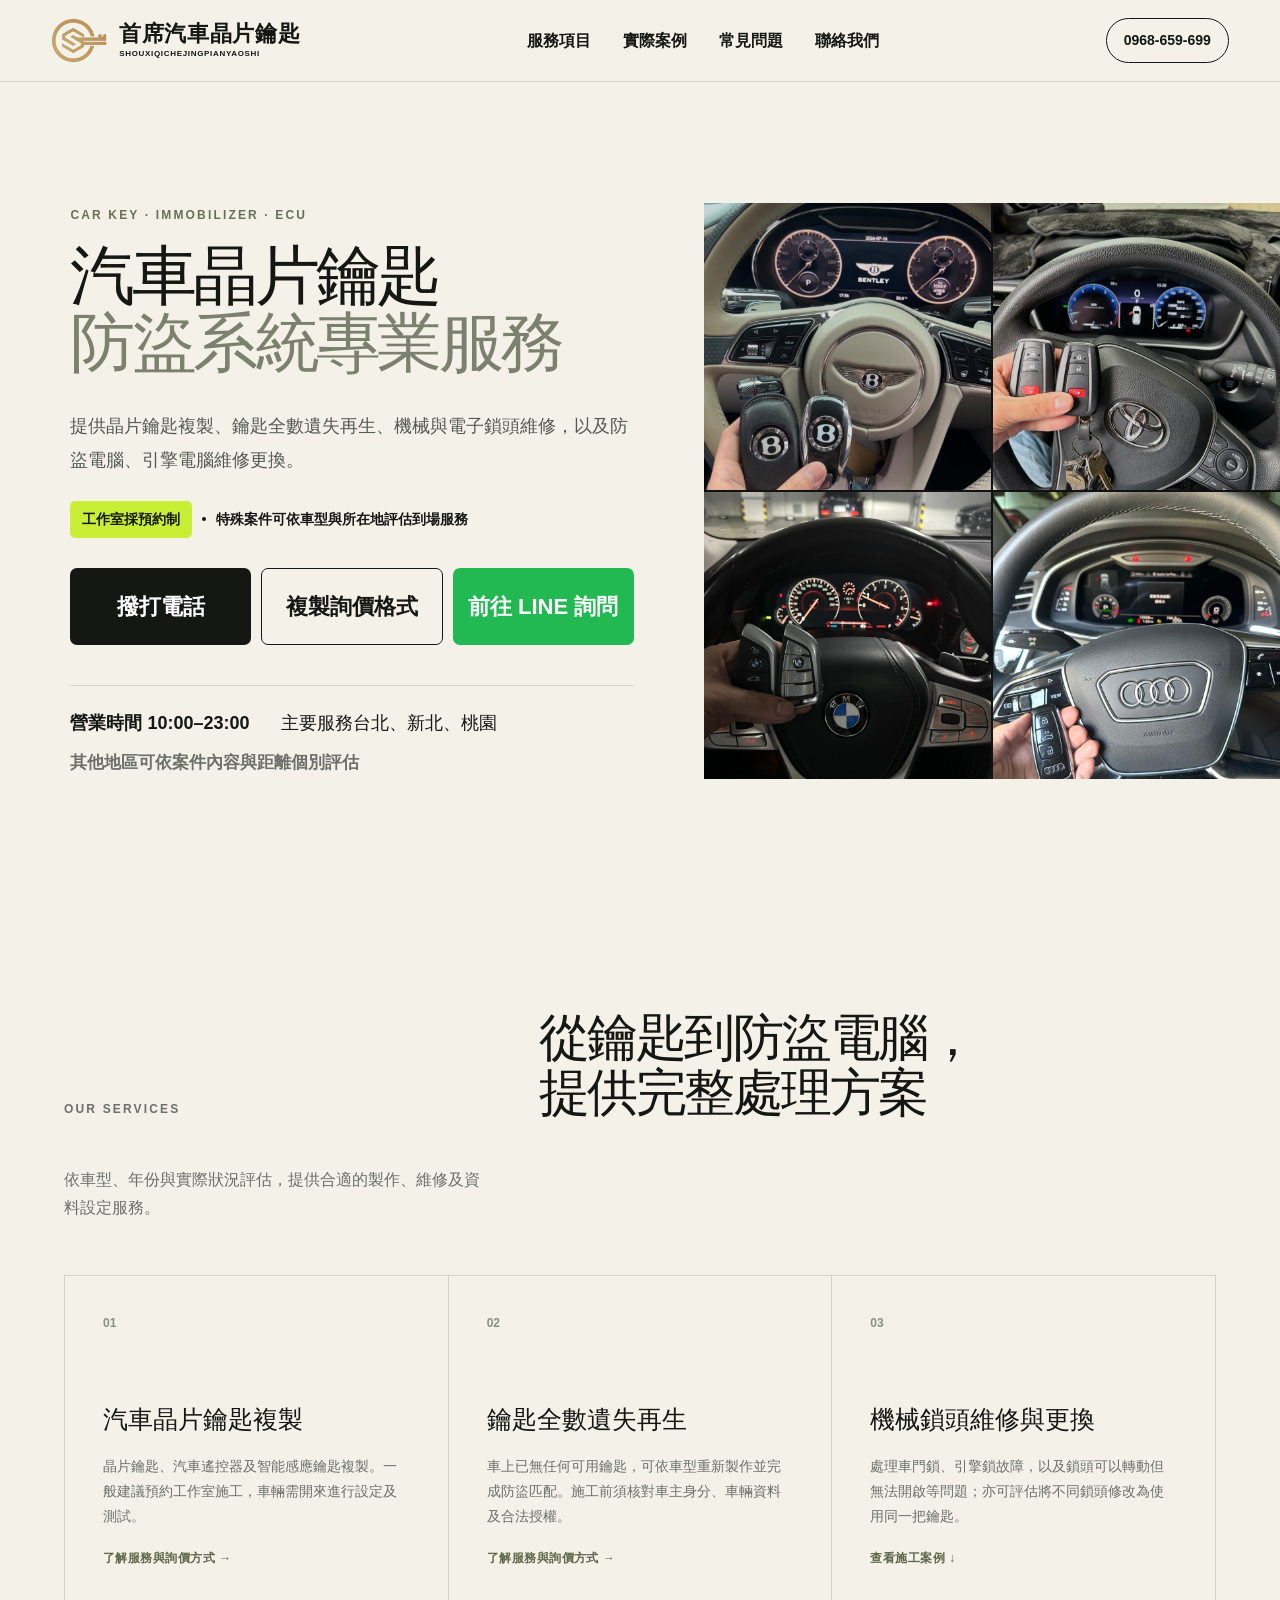
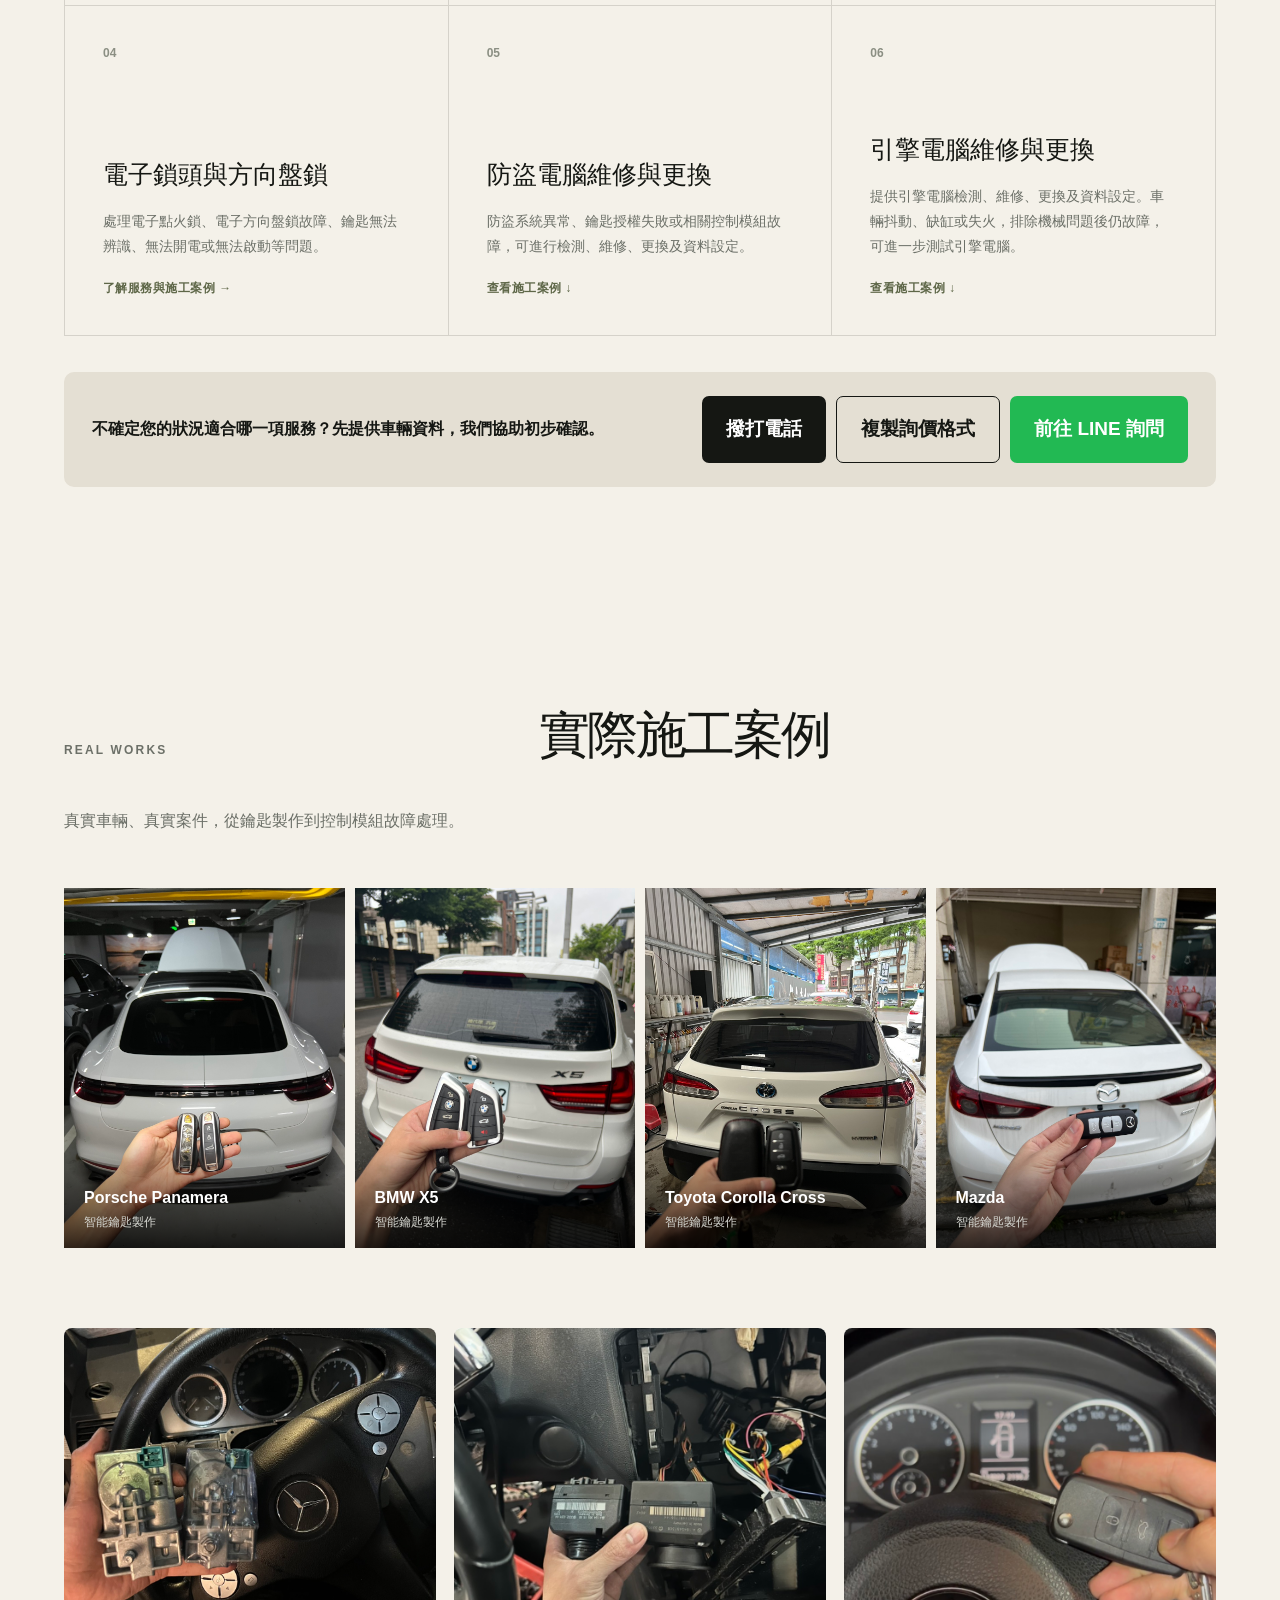
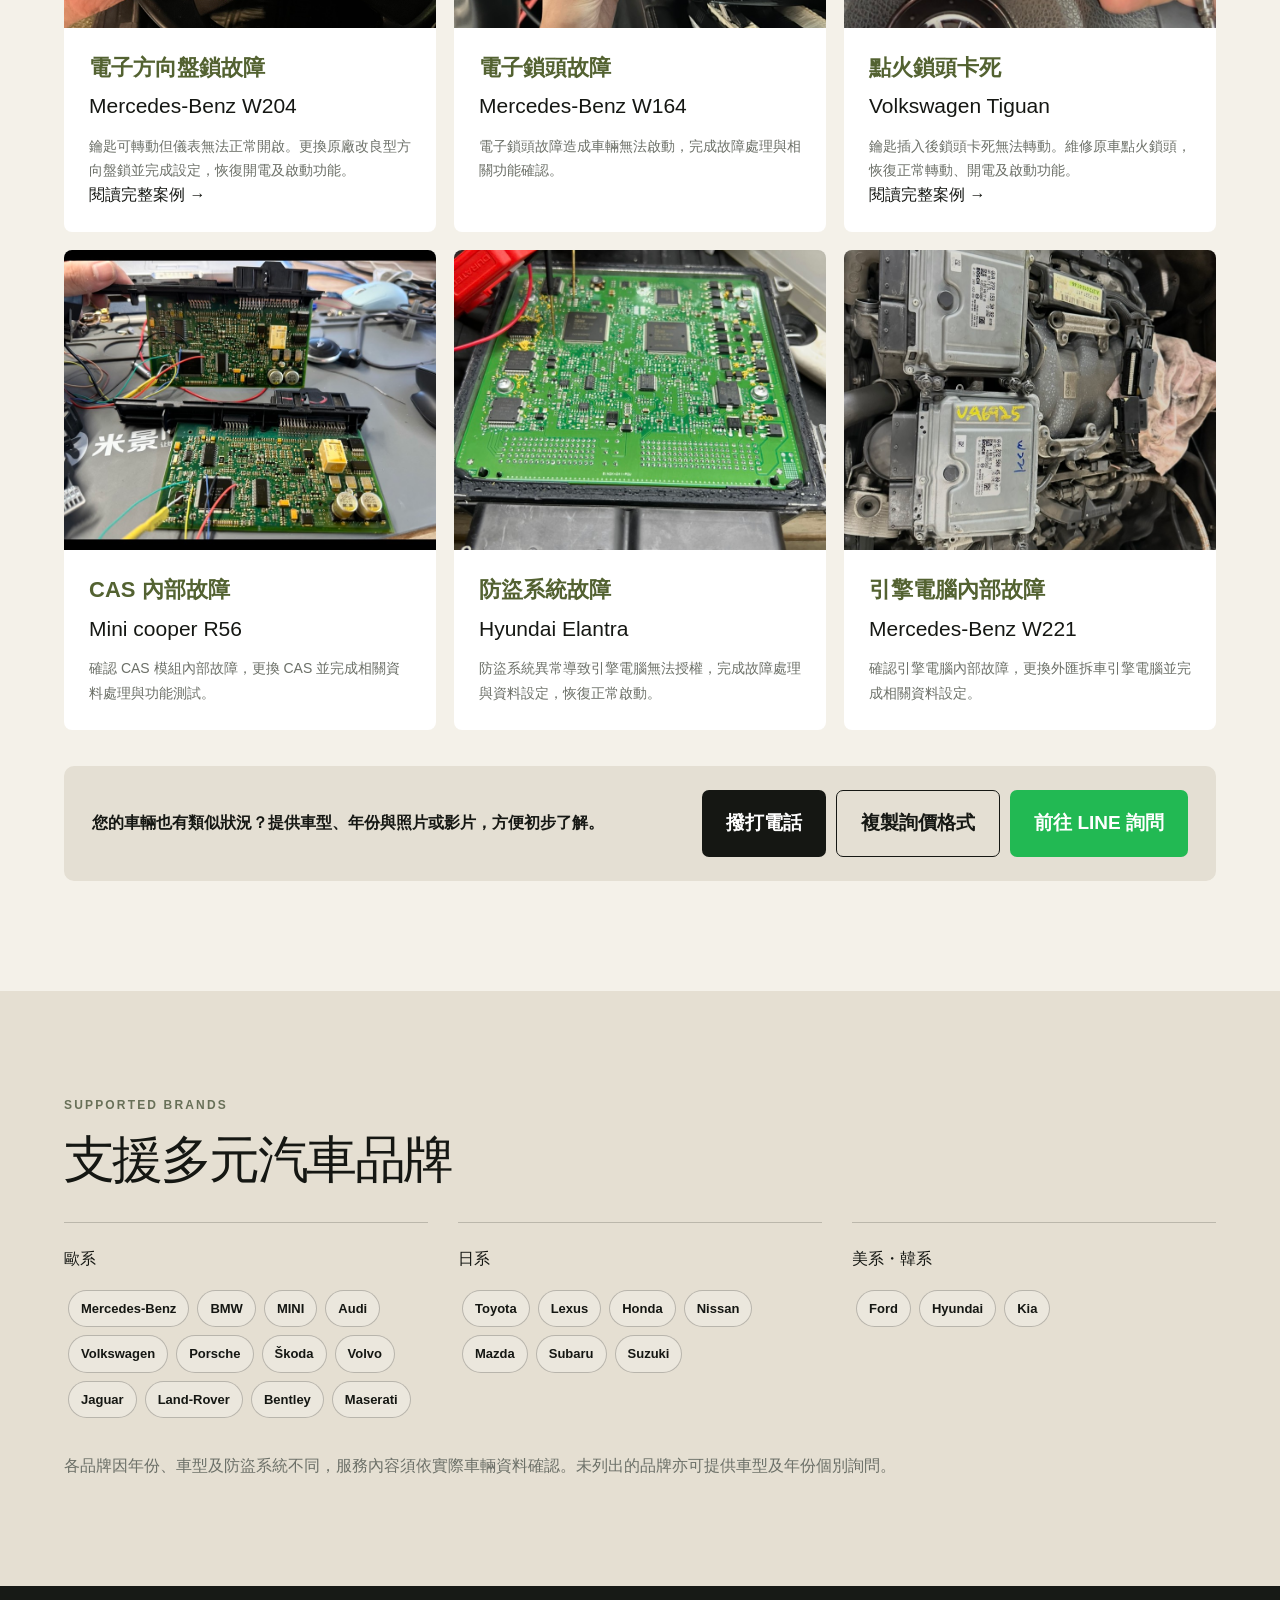
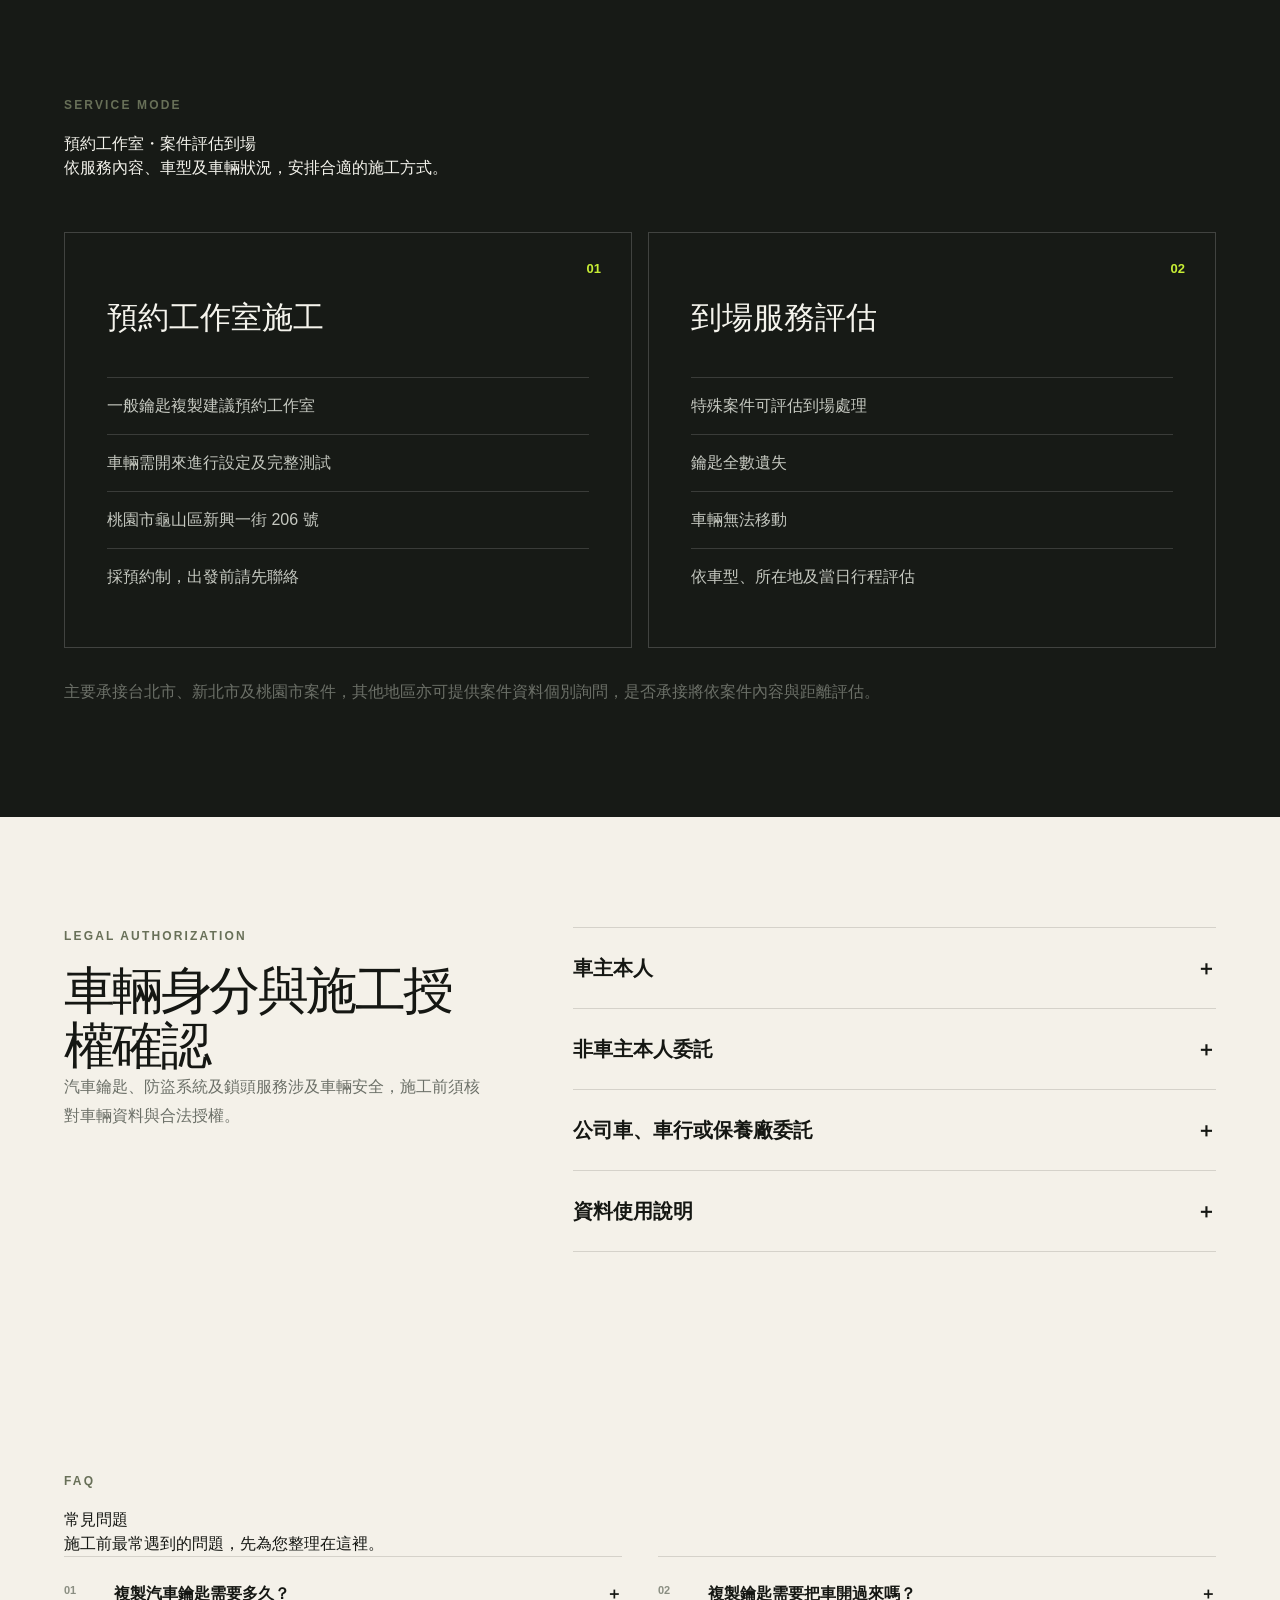
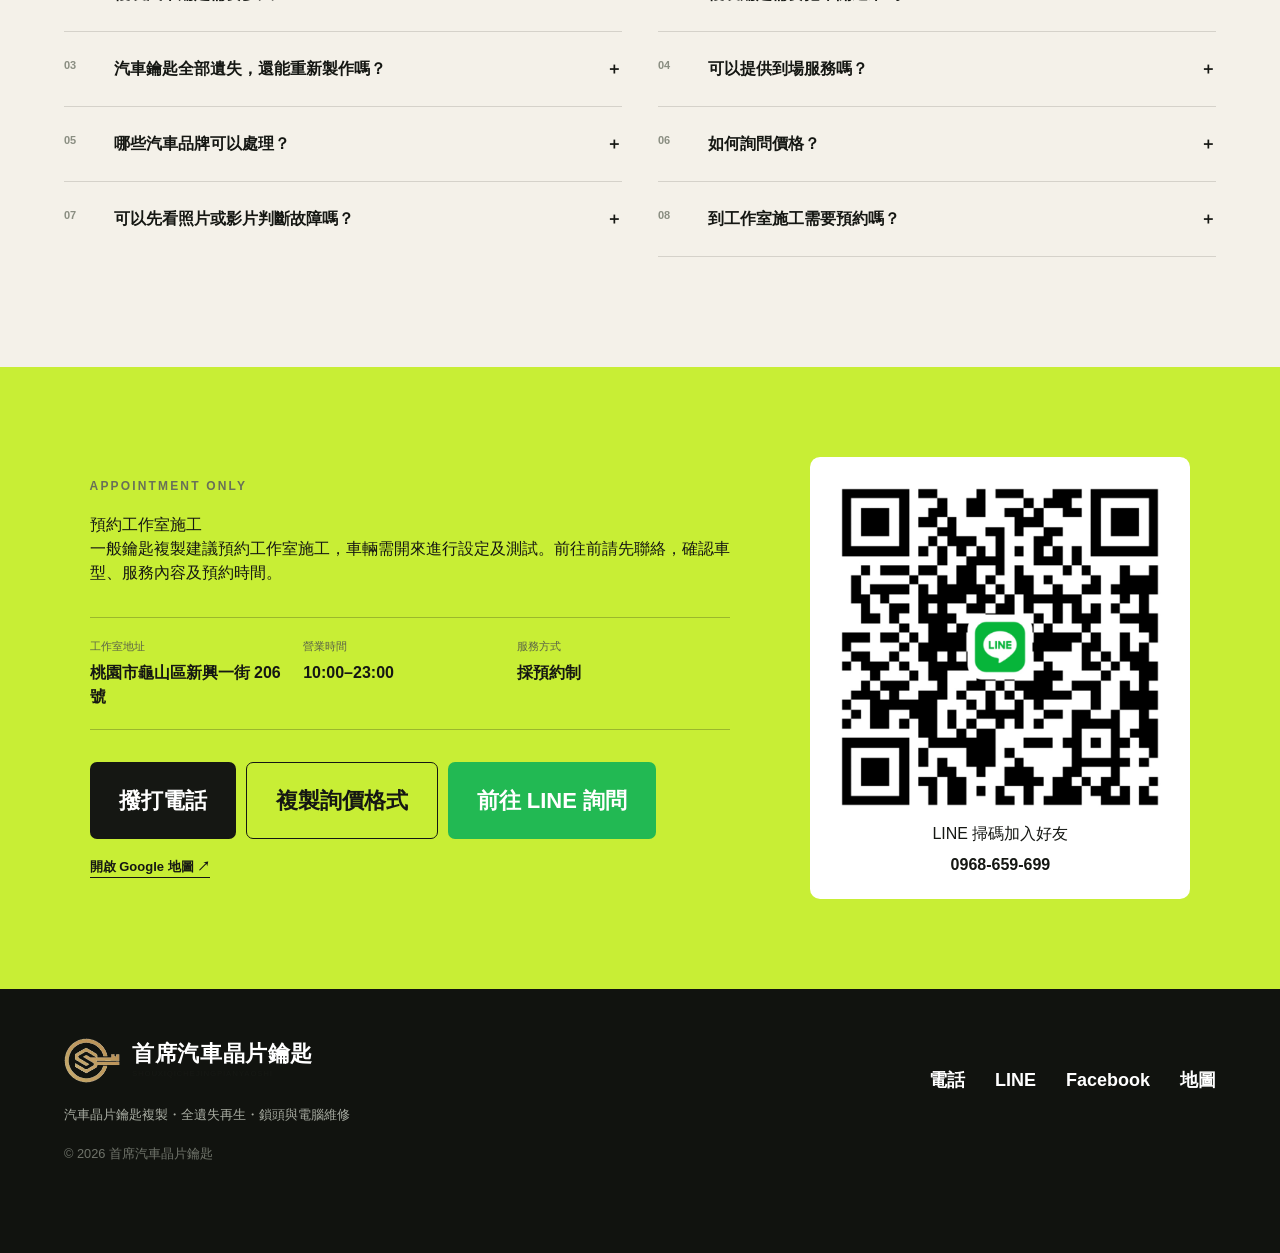
==== commit c5757d6f: "Link homepage services and case studies" ====
--- a/index.html
+++ b/index.html
@@ -68,10 +68,10 @@
     <section class="section" id="services">
       <div class="section-head"><p class="eyebrow">OUR SERVICES</p><h2>從鑰匙到防盜電腦，<br>提供完整處理方案</h2><p>依車型、年份與實際狀況評估，提供合適的製作、維修及資料設定服務。</p></div>
       <div class="service-grid">
-        <a class="service-card" href="#key-cases"><span>01</span><h3>汽車晶片鑰匙複製</h3><p>晶片鑰匙、汽車遙控器及智能感應鑰匙複製。一般建議預約工作室施工，車輛需開來進行設定及測試。</p><b class="service-link">查看施工案例 ↓</b></a>
-        <a class="service-card" href="#key-cases"><span>02</span><h3>鑰匙全數遺失再生</h3><p>車上已無任何可用鑰匙，可依車型重新製作並完成防盜匹配。施工前須核對車主身分、車輛資料及合法授權。</p><b class="service-link">查看施工案例 ↓</b></a>
+        <a class="service-card" href="/services/car-key-copy/"><span>01</span><h3>汽車晶片鑰匙複製</h3><p>晶片鑰匙、汽車遙控器及智能感應鑰匙複製。一般建議預約工作室施工，車輛需開來進行設定及測試。</p><b class="service-link">了解服務與詢價方式 →</b></a>
+        <a class="service-card" href="/services/all-keys-lost/"><span>02</span><h3>鑰匙全數遺失再生</h3><p>車上已無任何可用鑰匙，可依車型重新製作並完成防盜匹配。施工前須核對車主身分、車輛資料及合法授權。</p><b class="service-link">了解服務與詢價方式 →</b></a>
         <a class="service-card" href="#tiguan-case" data-mobile-target="tiguan-case"><span>03</span><h3>機械鎖頭維修與更換</h3><p>處理車門鎖、引擎鎖故障，以及鎖頭可以轉動但無法開啟等問題；亦可評估將不同鎖頭修改為使用同一把鑰匙。</p><b class="service-link">查看施工案例 ↓</b></a>
-        <a class="service-card" href="#lock-cases"><span>04</span><h3>電子鎖頭與方向盤鎖</h3><p>處理電子點火鎖、電子方向盤鎖故障、鑰匙無法辨識、無法開電或無法啟動等問題。</p><b class="service-link">查看施工案例 ↓</b></a>
+        <a class="service-card" href="/services/electronic-steering-lock/"><span>04</span><h3>電子鎖頭與方向盤鎖</h3><p>處理電子點火鎖、電子方向盤鎖故障、鑰匙無法辨識、無法開電或無法啟動等問題。</p><b class="service-link">了解服務與施工案例 →</b></a>
         <a class="service-card" href="#computer-cases"><span>05</span><h3>防盜電腦維修與更換</h3><p>防盜系統異常、鑰匙授權失敗或相關控制模組故障，可進行檢測、維修、更換及資料設定。</p><b class="service-link">查看施工案例 ↓</b></a>
         <a class="service-card" href="#elantra-case" data-mobile-target="elantra-case"><span>06</span><h3>引擎電腦維修與更換</h3><p>提供引擎電腦檢測、維修、更換及資料設定。車輛抖動、缺缸或失火，排除機械問題後仍故障，可進一步測試引擎電腦。</p><b class="service-link">查看施工案例 ↓</b></a>
       </div>
@@ -81,9 +81,9 @@
       <div class="section-head"><p class="eyebrow">REAL WORKS</p><h2>實際施工案例</h2><p>真實車輛、真實案件，從鑰匙製作到控制模組故障處理。</p></div>
       <div class="key-cases-grid" id="key-cases"><figure><img src="images/key-panamera.jpg" alt="Porsche Panamera 智能鑰匙案例"><figcaption><strong>Porsche Panamera</strong><span>智能鑰匙製作</span></figcaption></figure><figure><img src="images/key-bmw.jpg" alt="BMW X5 智能鑰匙案例"><figcaption><strong>BMW X5</strong><span>智能鑰匙製作</span></figcaption></figure><figure><img src="images/key-toyota.jpg" alt="Toyota Corolla Cross 智能鑰匙案例"><figcaption><strong>Toyota Corolla Cross</strong><span>智能鑰匙製作</span></figcaption></figure><figure><img src="images/key-mazda.jpg" alt="Mazda 智能鑰匙案例"><figcaption><strong>Mazda</strong><span>智能鑰匙製作</span></figcaption></figure></div>
       <div class="repair-grid" id="lock-cases">
-        <article class="case-card"><img src="images/case-w204.jpg" alt="Mercedes-Benz W204 電子方向盤鎖故障"><div><span>電子方向盤鎖故障</span><h3>Mercedes-Benz W204</h3><p>鑰匙可轉動但儀表無法正常開啟。更換原廠改良型方向盤鎖並完成設定，恢復開電及啟動功能。</p></div></article>
+        <article class="case-card"><img src="images/case-w204.jpg" alt="Mercedes-Benz W204 電子方向盤鎖故障"><div><span>電子方向盤鎖故障</span><h3>Mercedes-Benz W204</h3><p>鑰匙可轉動但儀表無法正常開啟。更換原廠改良型方向盤鎖並完成設定，恢復開電及啟動功能。</p><a class="case-readmore" href="/cases/mercedes-w204-steering-lock/">閱讀完整案例 →</a></div></article>
         <article class="case-card"><img src="images/case-w164.jpg" alt="Mercedes-Benz W164 電子鎖頭故障"><div><span>電子鎖頭故障</span><h3>Mercedes-Benz W164</h3><p>電子鎖頭故障造成車輛無法啟動，完成故障處理與相關功能確認。</p></div></article>
-        <article class="case-card" id="tiguan-case"><img src="images/case-tiguan.jpg" alt="Volkswagen Tiguan 點火鎖頭卡死"><div><span>點火鎖頭卡死</span><h3>Volkswagen Tiguan</h3><p>鑰匙插入後鎖頭卡死無法轉動。維修原車點火鎖頭，恢復正常轉動、開電及啟動功能。</p></div></article>
+        <article class="case-card" id="tiguan-case"><img src="images/case-tiguan.jpg" alt="Volkswagen Tiguan 點火鎖頭卡死"><div><span>點火鎖頭卡死</span><h3>Volkswagen Tiguan</h3><p>鑰匙插入後鎖頭卡死無法轉動。維修原車點火鎖頭，恢復正常轉動、開電及啟動功能。</p><a class="case-readmore" href="/cases/volkswagen-tiguan-ignition-lock/">閱讀完整案例 →</a></div></article>
         <article class="case-card" id="computer-cases"><img src="images/case-mini.jpg" alt="Mini cooper R56 CAS 內部故障"><div><span>CAS 內部故障</span><h3>Mini cooper R56</h3><p>確認 CAS 模組內部故障，更換 CAS 並完成相關資料處理與功能測試。</p></div></article>
         <article class="case-card" id="elantra-case"><img src="images/case-hyundai.jpg" alt="Hyundai Elantra 防盜系統故障"><div><span>防盜系統故障</span><h3>Hyundai Elantra</h3><p>防盜系統異常導致引擎電腦無法授權，完成故障處理與資料設定，恢復正常啟動。</p></div></article>
         <article class="case-card"><img src="images/case-w221.jpg" alt="Mercedes-Benz W221 引擎電腦內部故障"><div><span>引擎電腦內部故障</span><h3>Mercedes-Benz W221</h3><p>確認引擎電腦內部故障，更換外匯拆車引擎電腦並完成相關資料設定。</p></div></article>
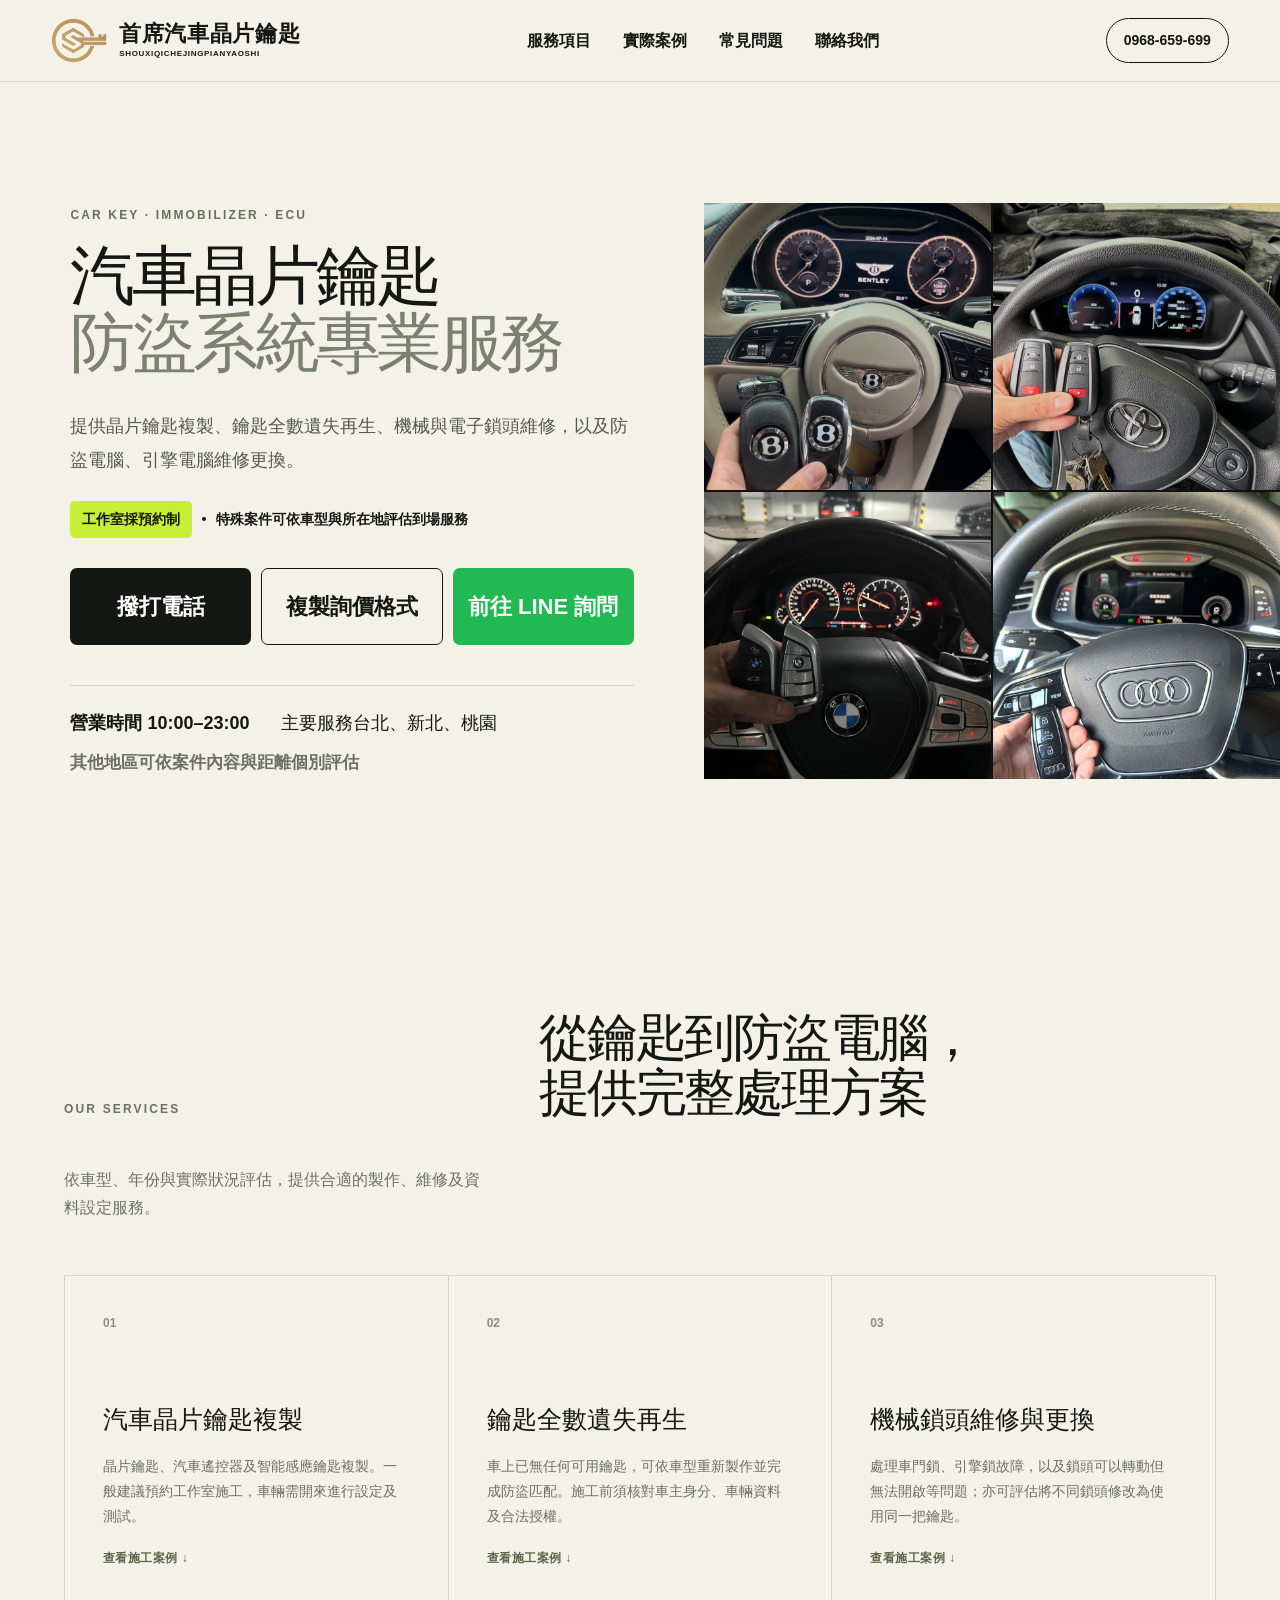
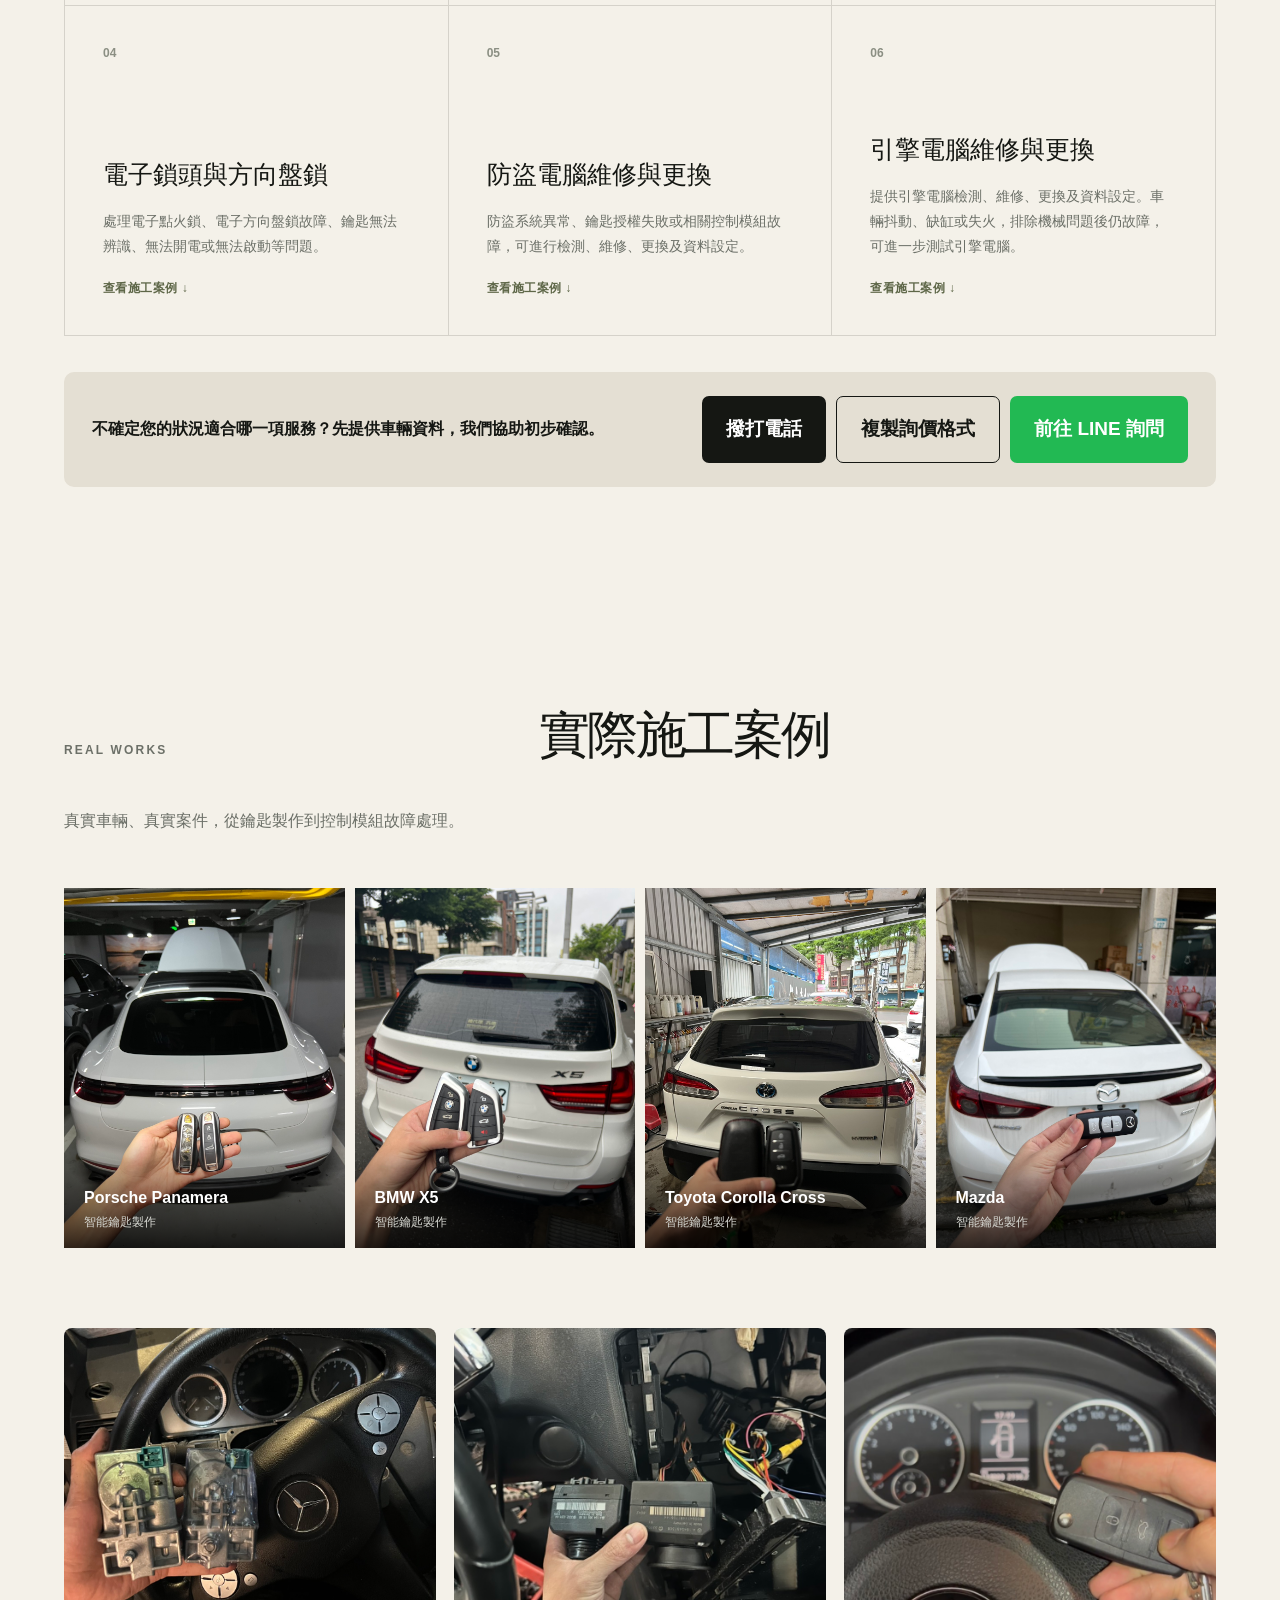
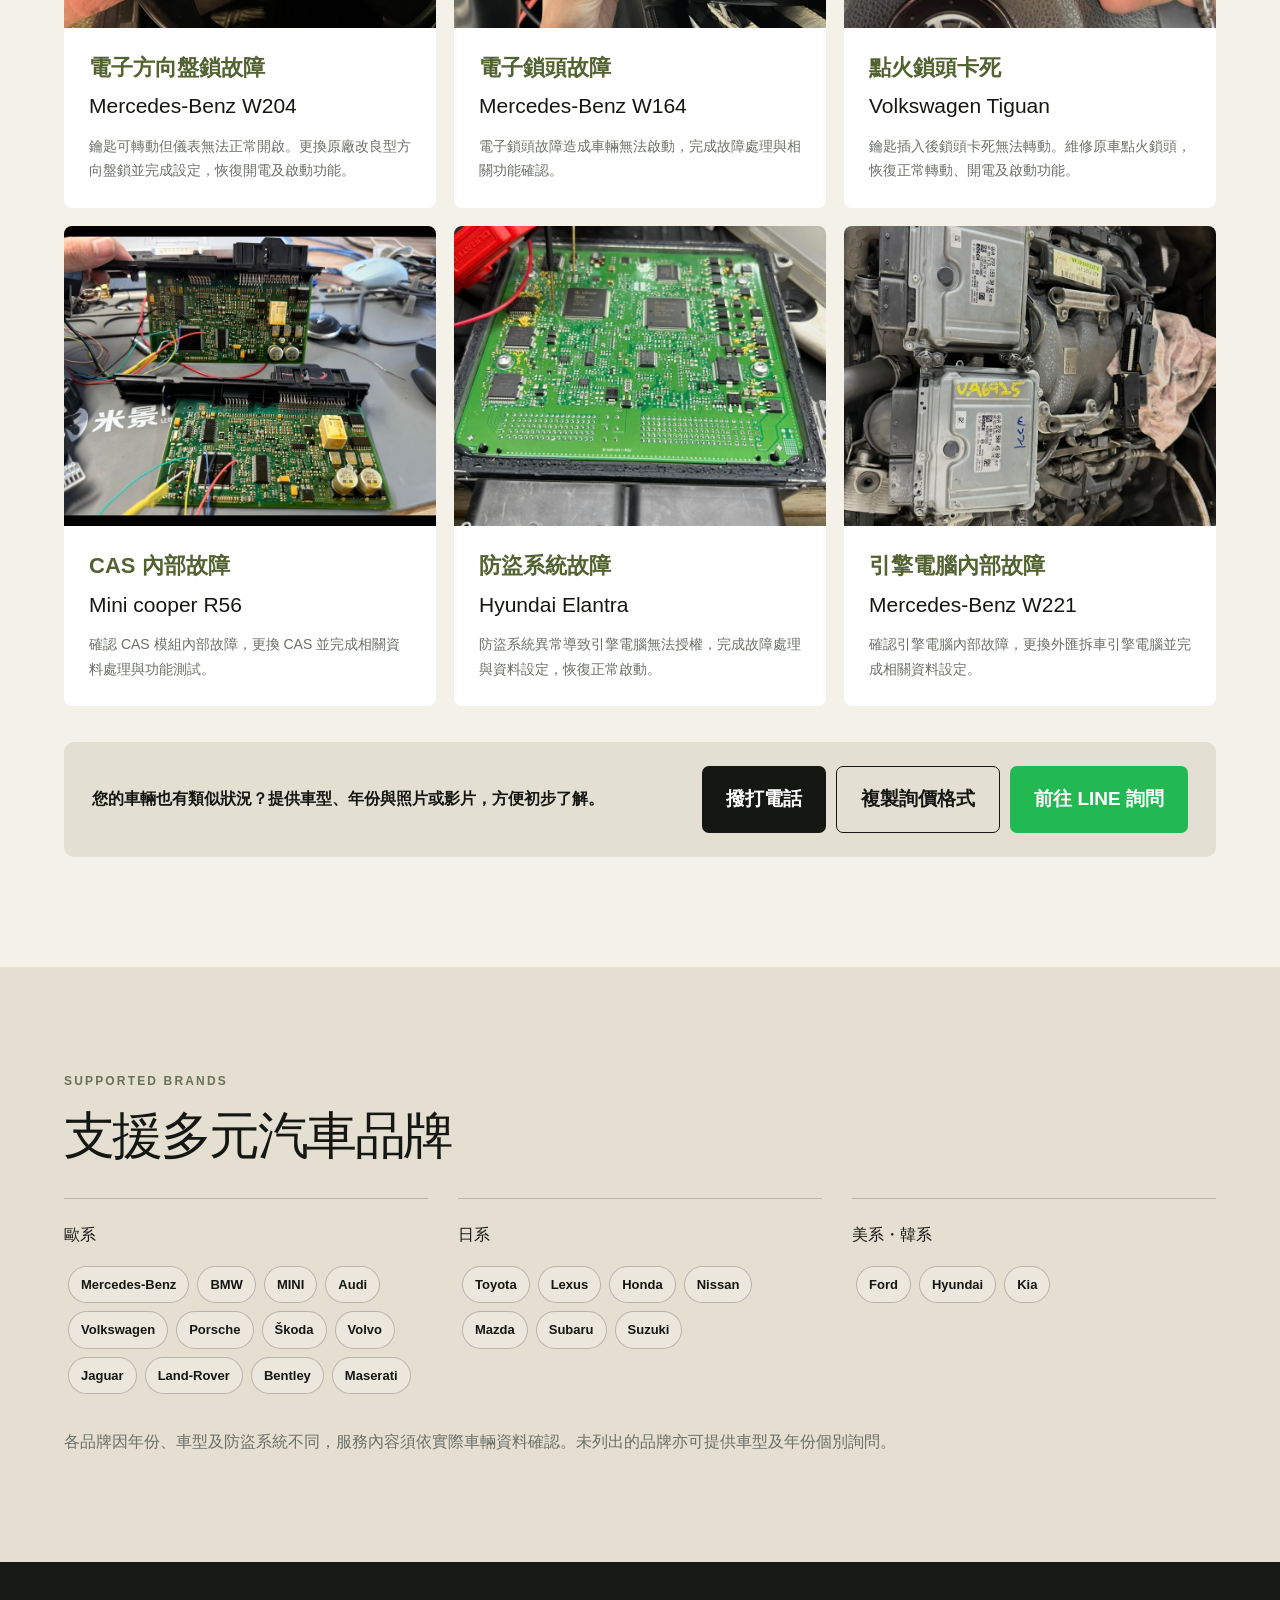
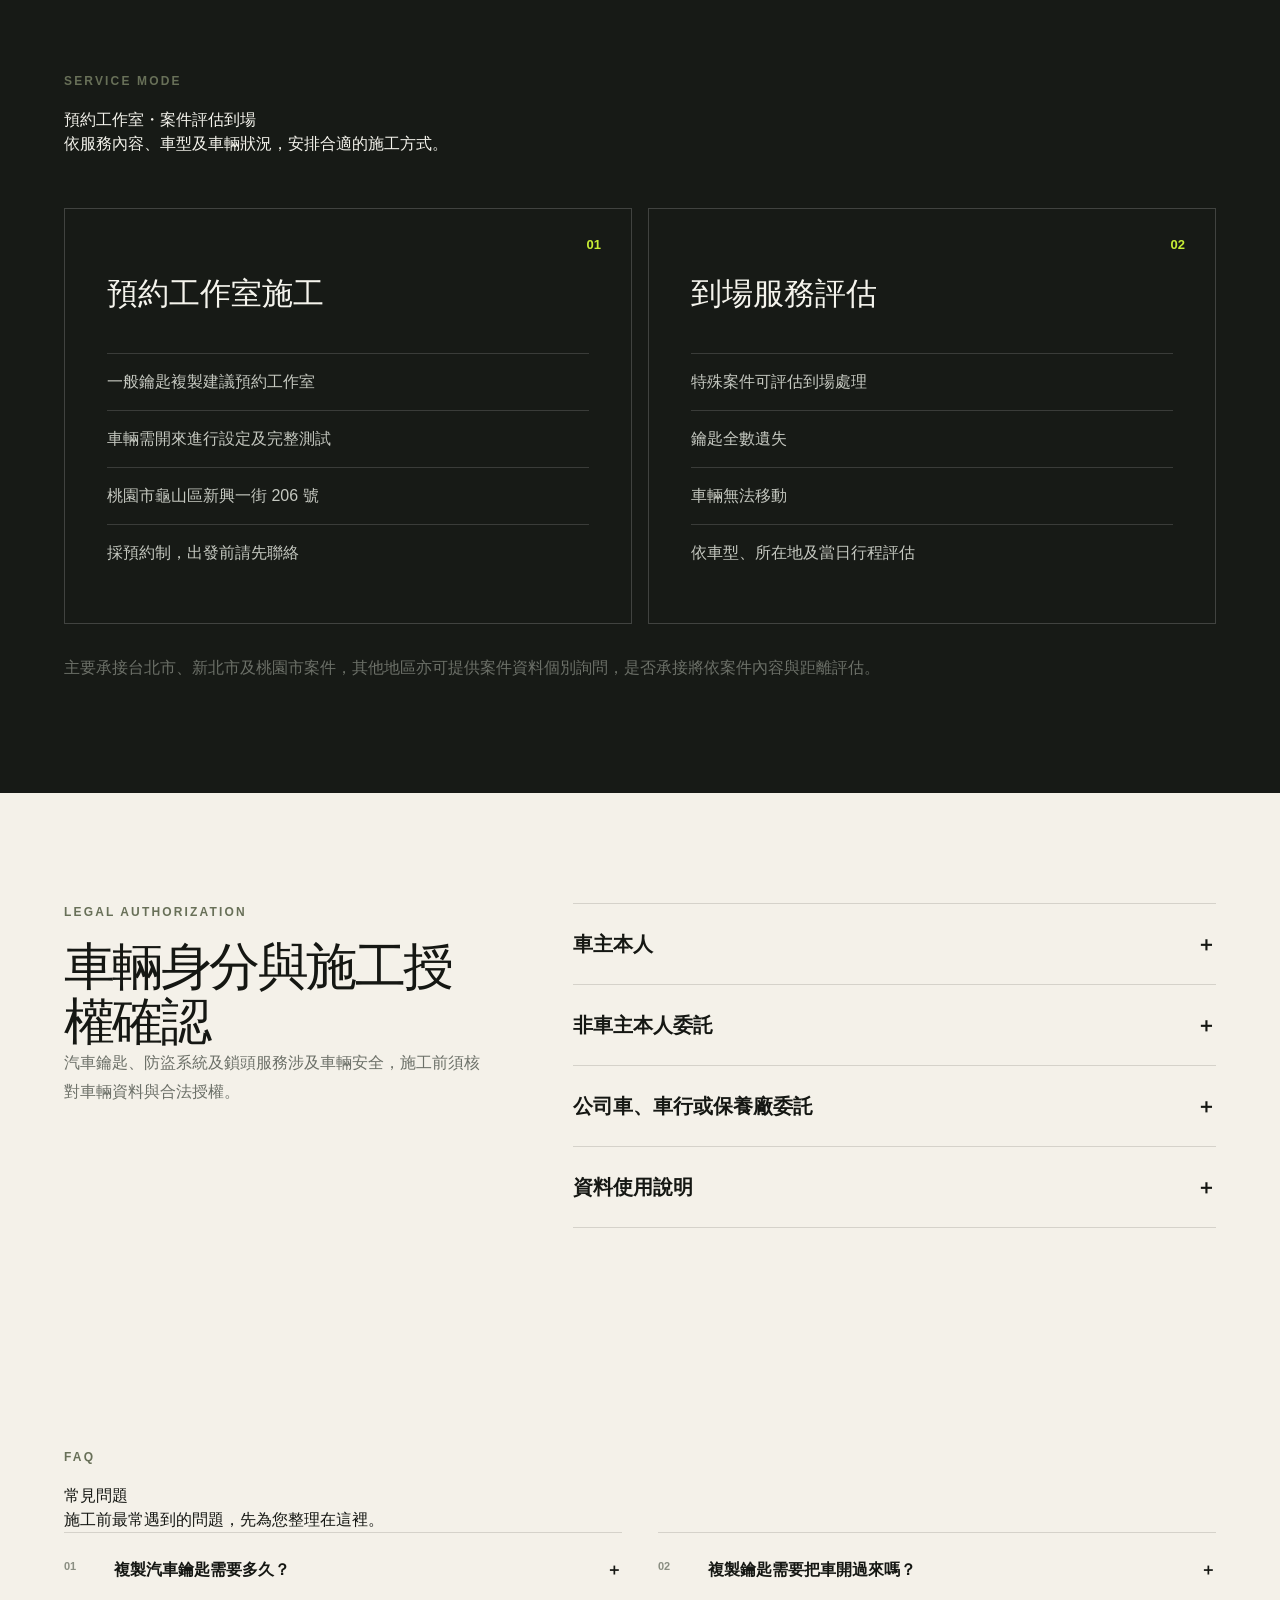
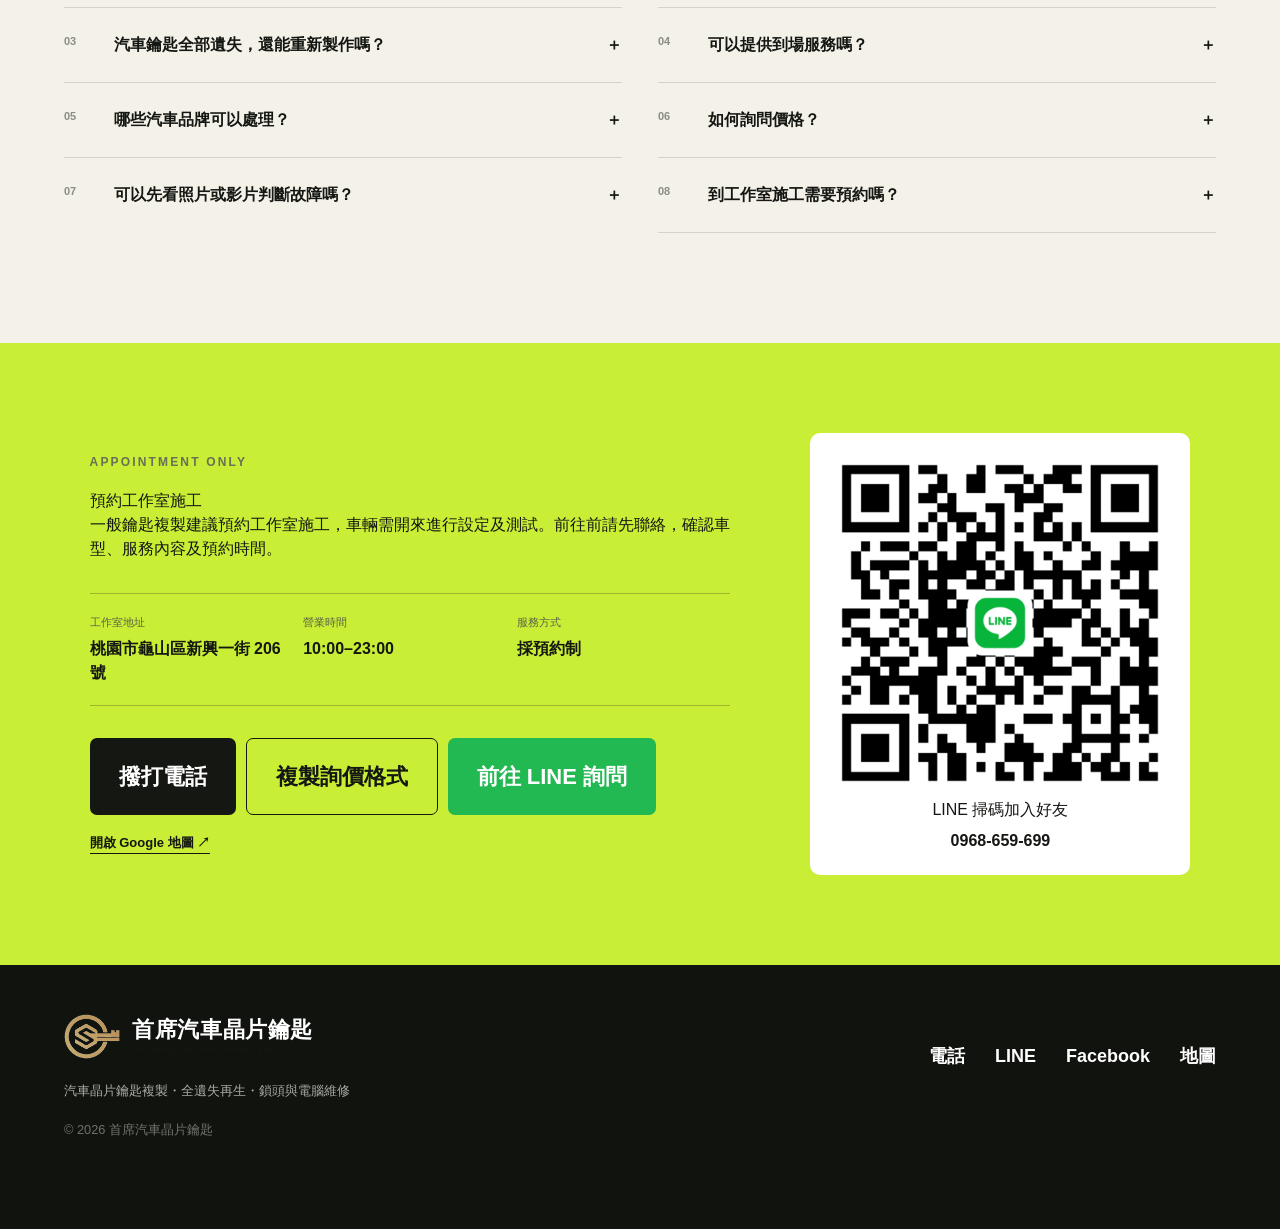
==== commit 4277dcd5: "Revert "Add dedicated service and case pages for SEO"" ====
--- a/index.html
+++ b/index.html
@@ -68,10 +68,10 @@
     <section class="section" id="services">
       <div class="section-head"><p class="eyebrow">OUR SERVICES</p><h2>從鑰匙到防盜電腦，<br>提供完整處理方案</h2><p>依車型、年份與實際狀況評估，提供合適的製作、維修及資料設定服務。</p></div>
       <div class="service-grid">
-        <a class="service-card" href="/services/car-key-copy/"><span>01</span><h3>汽車晶片鑰匙複製</h3><p>晶片鑰匙、汽車遙控器及智能感應鑰匙複製。一般建議預約工作室施工，車輛需開來進行設定及測試。</p><b class="service-link">了解服務與詢價方式 →</b></a>
-        <a class="service-card" href="/services/all-keys-lost/"><span>02</span><h3>鑰匙全數遺失再生</h3><p>車上已無任何可用鑰匙，可依車型重新製作並完成防盜匹配。施工前須核對車主身分、車輛資料及合法授權。</p><b class="service-link">了解服務與詢價方式 →</b></a>
+        <a class="service-card" href="#key-cases"><span>01</span><h3>汽車晶片鑰匙複製</h3><p>晶片鑰匙、汽車遙控器及智能感應鑰匙複製。一般建議預約工作室施工，車輛需開來進行設定及測試。</p><b class="service-link">查看施工案例 ↓</b></a>
+        <a class="service-card" href="#key-cases"><span>02</span><h3>鑰匙全數遺失再生</h3><p>車上已無任何可用鑰匙，可依車型重新製作並完成防盜匹配。施工前須核對車主身分、車輛資料及合法授權。</p><b class="service-link">查看施工案例 ↓</b></a>
         <a class="service-card" href="#tiguan-case" data-mobile-target="tiguan-case"><span>03</span><h3>機械鎖頭維修與更換</h3><p>處理車門鎖、引擎鎖故障，以及鎖頭可以轉動但無法開啟等問題；亦可評估將不同鎖頭修改為使用同一把鑰匙。</p><b class="service-link">查看施工案例 ↓</b></a>
-        <a class="service-card" href="/services/electronic-steering-lock/"><span>04</span><h3>電子鎖頭與方向盤鎖</h3><p>處理電子點火鎖、電子方向盤鎖故障、鑰匙無法辨識、無法開電或無法啟動等問題。</p><b class="service-link">了解服務與施工案例 →</b></a>
+        <a class="service-card" href="#lock-cases"><span>04</span><h3>電子鎖頭與方向盤鎖</h3><p>處理電子點火鎖、電子方向盤鎖故障、鑰匙無法辨識、無法開電或無法啟動等問題。</p><b class="service-link">查看施工案例 ↓</b></a>
         <a class="service-card" href="#computer-cases"><span>05</span><h3>防盜電腦維修與更換</h3><p>防盜系統異常、鑰匙授權失敗或相關控制模組故障，可進行檢測、維修、更換及資料設定。</p><b class="service-link">查看施工案例 ↓</b></a>
         <a class="service-card" href="#elantra-case" data-mobile-target="elantra-case"><span>06</span><h3>引擎電腦維修與更換</h3><p>提供引擎電腦檢測、維修、更換及資料設定。車輛抖動、缺缸或失火，排除機械問題後仍故障，可進一步測試引擎電腦。</p><b class="service-link">查看施工案例 ↓</b></a>
       </div>
@@ -81,9 +81,9 @@
       <div class="section-head"><p class="eyebrow">REAL WORKS</p><h2>實際施工案例</h2><p>真實車輛、真實案件，從鑰匙製作到控制模組故障處理。</p></div>
       <div class="key-cases-grid" id="key-cases"><figure><img src="images/key-panamera.jpg" alt="Porsche Panamera 智能鑰匙案例"><figcaption><strong>Porsche Panamera</strong><span>智能鑰匙製作</span></figcaption></figure><figure><img src="images/key-bmw.jpg" alt="BMW X5 智能鑰匙案例"><figcaption><strong>BMW X5</strong><span>智能鑰匙製作</span></figcaption></figure><figure><img src="images/key-toyota.jpg" alt="Toyota Corolla Cross 智能鑰匙案例"><figcaption><strong>Toyota Corolla Cross</strong><span>智能鑰匙製作</span></figcaption></figure><figure><img src="images/key-mazda.jpg" alt="Mazda 智能鑰匙案例"><figcaption><strong>Mazda</strong><span>智能鑰匙製作</span></figcaption></figure></div>
       <div class="repair-grid" id="lock-cases">
-        <article class="case-card"><img src="images/case-w204.jpg" alt="Mercedes-Benz W204 電子方向盤鎖故障"><div><span>電子方向盤鎖故障</span><h3>Mercedes-Benz W204</h3><p>鑰匙可轉動但儀表無法正常開啟。更換原廠改良型方向盤鎖並完成設定，恢復開電及啟動功能。</p><a class="case-readmore" href="/cases/mercedes-w204-steering-lock/">閱讀完整案例 →</a></div></article>
+        <article class="case-card"><img src="images/case-w204.jpg" alt="Mercedes-Benz W204 電子方向盤鎖故障"><div><span>電子方向盤鎖故障</span><h3>Mercedes-Benz W204</h3><p>鑰匙可轉動但儀表無法正常開啟。更換原廠改良型方向盤鎖並完成設定，恢復開電及啟動功能。</p></div></article>
         <article class="case-card"><img src="images/case-w164.jpg" alt="Mercedes-Benz W164 電子鎖頭故障"><div><span>電子鎖頭故障</span><h3>Mercedes-Benz W164</h3><p>電子鎖頭故障造成車輛無法啟動，完成故障處理與相關功能確認。</p></div></article>
-        <article class="case-card" id="tiguan-case"><img src="images/case-tiguan.jpg" alt="Volkswagen Tiguan 點火鎖頭卡死"><div><span>點火鎖頭卡死</span><h3>Volkswagen Tiguan</h3><p>鑰匙插入後鎖頭卡死無法轉動。維修原車點火鎖頭，恢復正常轉動、開電及啟動功能。</p><a class="case-readmore" href="/cases/volkswagen-tiguan-ignition-lock/">閱讀完整案例 →</a></div></article>
+        <article class="case-card" id="tiguan-case"><img src="images/case-tiguan.jpg" alt="Volkswagen Tiguan 點火鎖頭卡死"><div><span>點火鎖頭卡死</span><h3>Volkswagen Tiguan</h3><p>鑰匙插入後鎖頭卡死無法轉動。維修原車點火鎖頭，恢復正常轉動、開電及啟動功能。</p></div></article>
         <article class="case-card" id="computer-cases"><img src="images/case-mini.jpg" alt="Mini cooper R56 CAS 內部故障"><div><span>CAS 內部故障</span><h3>Mini cooper R56</h3><p>確認 CAS 模組內部故障，更換 CAS 並完成相關資料處理與功能測試。</p></div></article>
         <article class="case-card" id="elantra-case"><img src="images/case-hyundai.jpg" alt="Hyundai Elantra 防盜系統故障"><div><span>防盜系統故障</span><h3>Hyundai Elantra</h3><p>防盜系統異常導致引擎電腦無法授權，完成故障處理與資料設定，恢復正常啟動。</p></div></article>
         <article class="case-card"><img src="images/case-w221.jpg" alt="Mercedes-Benz W221 引擎電腦內部故障"><div><span>引擎電腦內部故障</span><h3>Mercedes-Benz W221</h3><p>確認引擎電腦內部故障，更換外匯拆車引擎電腦並完成相關資料設定。</p></div></article>
